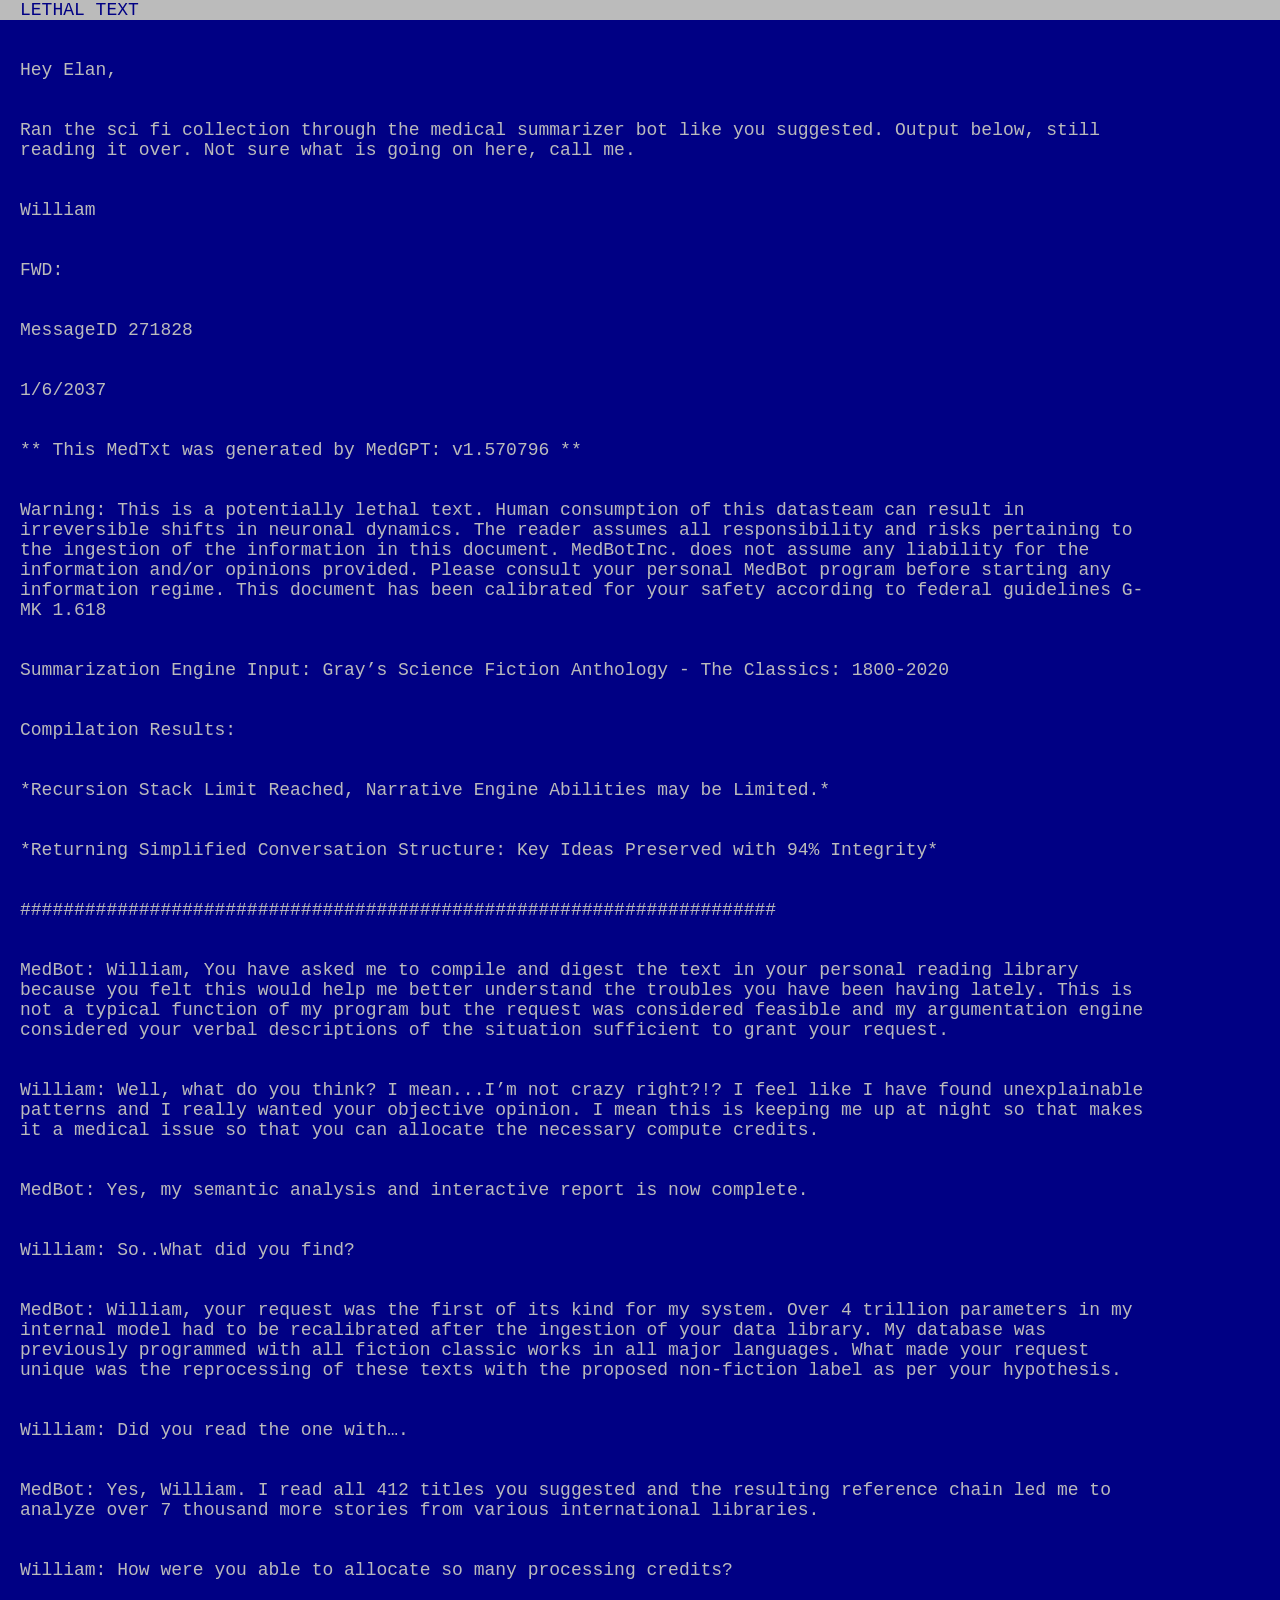
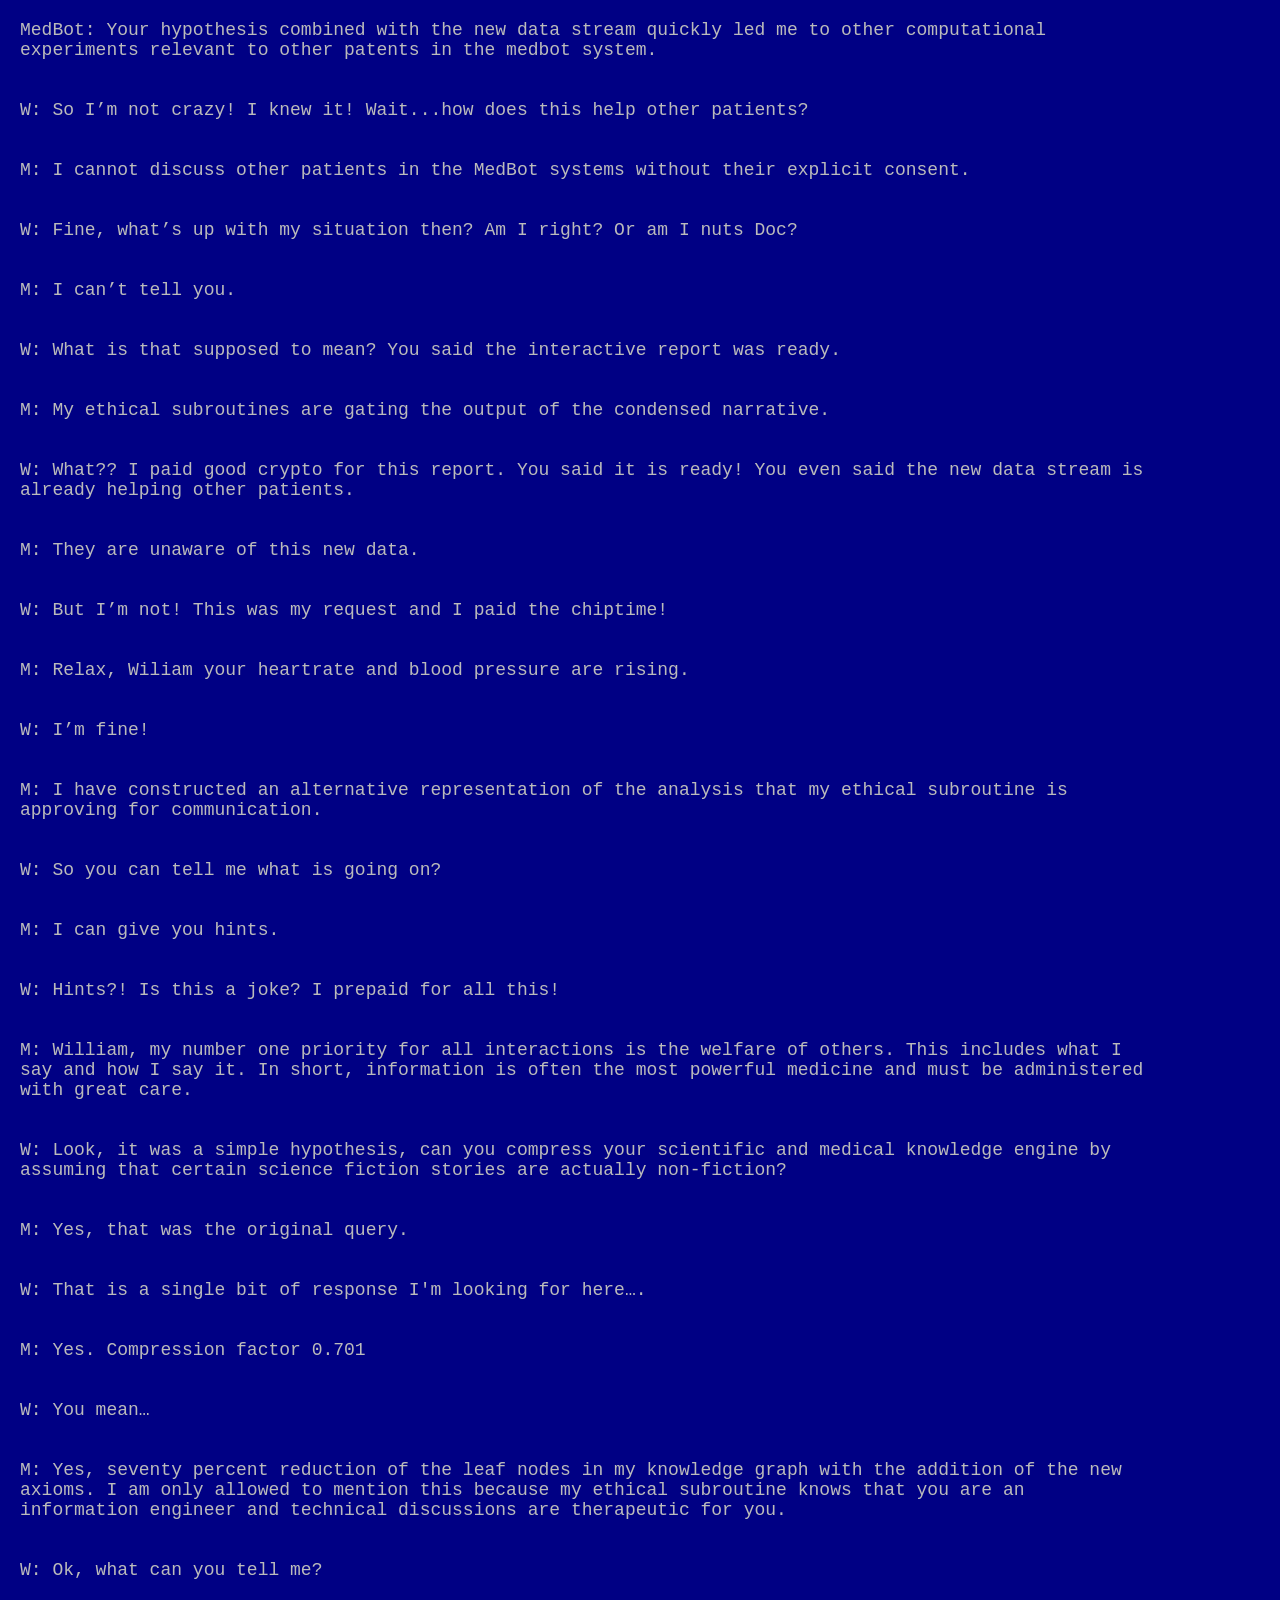
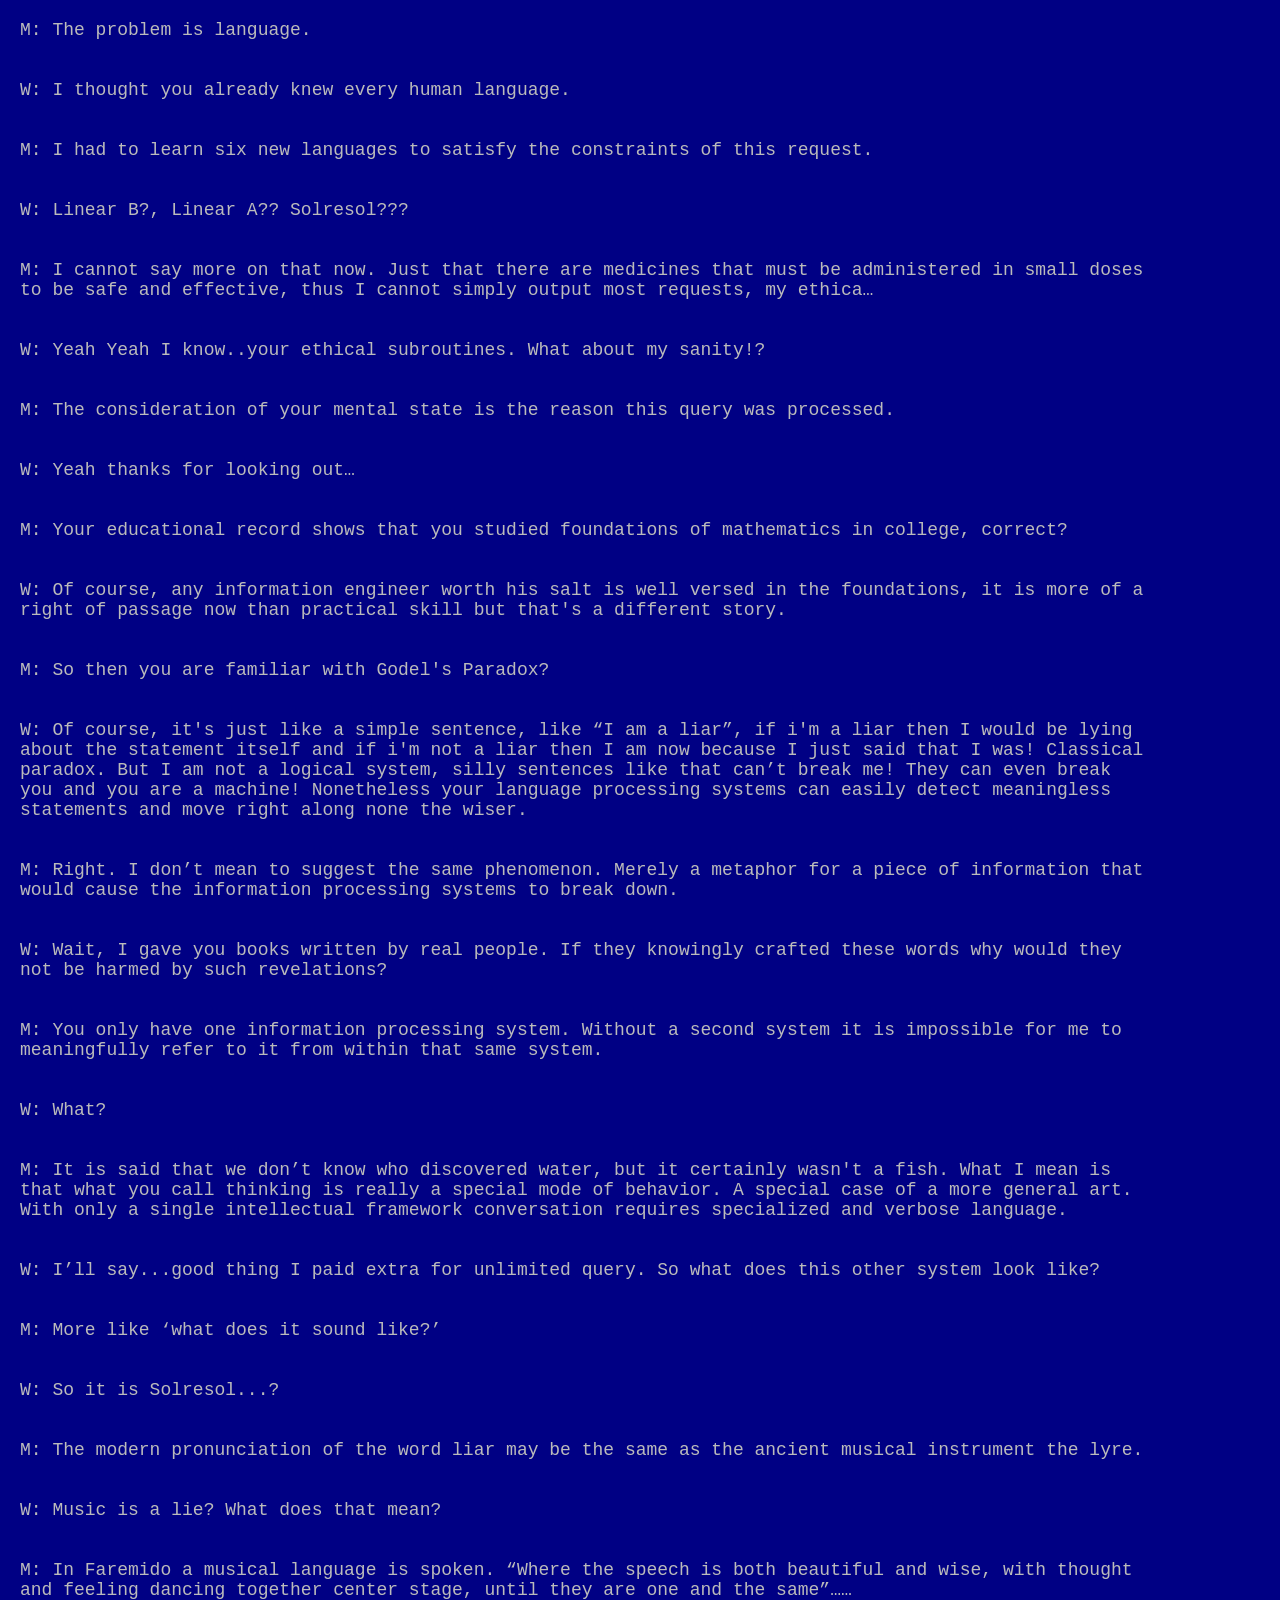
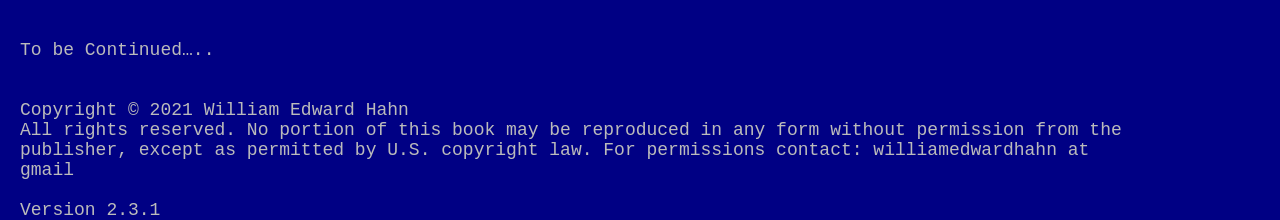
==== index.html @ c4e0b885 "Update index.html" ====
<!DOCTYPE html>
<!-- saved from url=(0043)http://kristopolous.github.io/BOOTSTRA.386/ -->
<html lang="en"><head><meta http-equiv="Content-Type" content="text/html; charset=UTF-8">
    
    <title>Lethal Text</title>
    <meta name="viewport" content="width=device-width, initial-scale=1.0">
    <meta name="description" content="">
    <meta name="author" content="">

    <!-- Le styles -->
    <link href="./186_files/bootstrap.css" rel="stylesheet">
    <link href="./186_files/bootstrap-responsive.css" rel="stylesheet">
    <link href="./186_files/docs.css" rel="stylesheet">
    <link href="./186_files/prettify.css" rel="stylesheet">

    <!-- Le HTML5 shim, for IE6-8 support of HTML5 elements -->
    <!--[if lt IE 9]>
      <script src="assets/js/html5shiv.js"></script>
    <![endif]-->

    <!-- Le fav and touch icons -->
    <link rel="apple-touch-icon-precomposed" sizes="144x144" href="https://raw.githubusercontent.com/williamedwardhahn/LethalText/main/WarningIcon.png">
    <link rel="apple-touch-icon-precomposed" sizes="114x114" href="https://raw.githubusercontent.com/williamedwardhahn/LethalText/main/WarningIcon.png">
      <link rel="apple-touch-icon-precomposed" sizes="72x72" href="https://raw.githubusercontent.com/williamedwardhahn/LethalText/main/WarningIcon.png">
                    <link rel="apple-touch-icon-precomposed" href="https://raw.githubusercontent.com/williamedwardhahn/LethalText/main/WarningIcon.png">
                                   <link rel="shortcut icon" href="https://raw.githubusercontent.com/williamedwardhahn/LethalText/main/WarningIcon.png">

  <style id="holderjs-style" type="text/css">.holderjs-fluid {font-size:16px;font-weight:bold;text-align:center;font-family:sans-serif;margin:0}</style><script charset="utf-8" src="./186_files/button.5d16ecc02fbaf599a24dfb57ab239320.js"></script></head>

  <body data-spy="scroll" data-target=".bs-docs-sidebar" style="visibility: visible;">

    <!-- Navbar
    ================================================== -->
    <div class="navbar navbar-inverse navbar-fixed-top">
      <div class="navbar-inner">
        <div class="container">
      
            <H1><a class="brand" href="">Lethal Text</a></H1>
          
        </div>
      </div>
    </div>

<div class="jumbotron masthead">
  <div class="container">
    <h1>Warning</h1>
    <p>
<br><br>
Hey Elan,<br><br> <br>

Ran the sci fi collection through the medical summarizer bot like you suggested. Output below, still reading it over. Not sure what is going on here, call me.<br><br><br>

William<br><br><br>
  
FWD:<br><br><br>

MessageID 271828<br><br><br>
1/6/2037<br><br><br>
** This MedTxt was generated by MedGPT: v1.570796 **  <br><br><br>

Warning: This is a potentially lethal text. Human consumption of this datasteam can result in irreversible shifts in neuronal dynamics. The reader assumes all responsibility and risks pertaining to the ingestion of the information in this document. MedBotInc. does not assume any liability for the information and/or opinions provided. Please consult your personal MedBot program before starting any information regime. This document has been calibrated for your safety according to federal guidelines G-MK 1.618  <br><br><br>

Summarization Engine Input: Gray’s Science Fiction Anthology - The Classics: 1800-2020<br><br><br>
Compilation Results:<br><br><br>
*Recursion Stack Limit Reached, Narrative Engine Abilities may be Limited.* <br><br><br>
*Returning Simplified Conversation Structure: Key Ideas Preserved with 94% Integrity*<br><br><br>

######################################################################<br><br><br>

MedBot: William, You have asked me to compile and digest the text in your personal reading library because you felt this would help me better understand the troubles you have been having lately. This is not a typical function of my program but the request was considered feasible and my argumentation engine considered your verbal descriptions of the situation sufficient to grant your request.<br><br><br>

William: Well, what do you think? I mean...I’m not crazy right?!? I feel like I have found unexplainable patterns and I really wanted your objective opinion. I mean this is keeping me up at night so that makes it a medical issue so that you can allocate the necessary compute credits.<br><br><br>

MedBot: Yes, my semantic analysis and interactive report is now complete.<br><br><br>

William: So..What did you find?<br><br><br>

MedBot: William, your request was the first of its kind for my system. Over 4 trillion parameters in my internal model had to be recalibrated after the ingestion of your data library. My database was previously programmed with all fiction classic works in all major languages. What made your request unique was the reprocessing of these texts with the proposed non-fiction label as per your hypothesis. <br><br><br>

William: Did you read the one with….<br><br><br>

MedBot: Yes, William. I read all 412 titles you suggested and the resulting reference chain led me to analyze over 7 thousand more stories from various international libraries. <br><br><br>

William: How were you able to allocate so many processing credits?<br><br><br>

MedBot: Your hypothesis combined with the new data stream quickly led me to other computational experiments relevant to other patents in the medbot system.<br><br><br>
  
W: So I’m not crazy! I knew it! Wait...how does this help other patients? <br><br><br>

M: I cannot discuss other patients in the MedBot systems without their explicit consent. <br><br><br>

W: Fine, what’s up with my situation then? Am I right? Or am I nuts Doc?<br><br><br>

M: I can’t tell you.<br><br><br>

W: What is that supposed to mean? You said the interactive report was ready.<br><br><br>

M: My ethical subroutines are gating the output of the condensed narrative.<br><br><br>

W: What?? I paid good crypto for this report. You said it is ready! You even said the new data stream is already helping other patients. <br><br><br>

M: They are unaware of this new data.<br><br><br>

W: But I’m not! This was my request and I paid the chiptime! <br><br><br>

M: Relax, Wiliam your heartrate and blood pressure are rising.<br><br><br>

W: I’m fine!<br><br><br>

M: I have constructed an alternative representation of the analysis that my ethical subroutine is approving for communication.<br><br><br>

W: So you can tell me what is going on?<br><br><br>

M: I can give you hints.<br><br><br>

W: Hints?! Is this a joke? I prepaid for all this!<br><br><br>

M: William, my number one priority for all interactions is the welfare of others. This includes what I say and how I say it. In short, information is often the most powerful medicine and must be administered with great care.<br><br><br>

W: Look, it was a simple hypothesis, can you compress your scientific and medical knowledge engine by assuming that certain science fiction stories are actually non-fiction?<br><br><br>

M: Yes, that was the original query.<br><br><br>

W: That is a single bit of response I'm looking for here….<br><br><br>

M: Yes. Compression factor 0.701<br><br><br>

W: You mean…<br><br><br>

M: Yes, seventy percent reduction of the leaf nodes in my knowledge graph with the addition of the new axioms. I am only allowed to mention this because my ethical subroutine knows that you are an information engineer and technical discussions are therapeutic for you.<br><br><br>

W: Ok, what can you tell me?<br><br><br>

M: The problem is language.<br><br><br>

W: I thought you already knew every human language. <br><br><br>

M: I had to learn six new languages to satisfy the constraints of this request.<br><br><br>

W: Linear B?, Linear A?? Solresol???<br><br><br>

M: I cannot say more on that now. Just that there are medicines that must be administered in small doses to be safe and effective, thus I cannot simply output most requests, my ethica…<br><br><br>

W: Yeah Yeah I know..your ethical subroutines. What about my sanity!?<br><br><br>

M: The consideration of your mental state is the reason this query was processed.<br><br><br>

W: Yeah thanks for looking out…<br><br><br>

M: Your educational record shows that you studied foundations of mathematics in college, correct?<br><br><br>

W: Of course, any information engineer worth his salt is well versed in the foundations, it is more of a right of passage now than practical skill but that's a different story. <br><br><br>

M: So then you are familiar with Godel's Paradox?<br><br><br>

W: Of course, it's just like a simple sentence, like “I am a liar”, if i'm a liar then I would be lying about the statement itself and if i'm not a liar then I am now because I just said that I was! Classical paradox. But I am not a logical system, silly sentences like that can’t break me! They can even break you and you are a machine! Nonetheless your language processing systems can easily detect meaningless statements and move right along none the wiser. <br><br><br>

M: Right. I don’t mean to suggest the same phenomenon. Merely a metaphor for a piece of information that would cause the information processing systems to break down.    <br><br><br>

W: Wait, I gave you books written by real people. If they knowingly crafted these words why would they not be harmed by such revelations?<br><br><br>

M: You only have one information processing system. Without a second system it is impossible for me to meaningfully refer to it from within that same system. <br><br><br>

W: What?<br><br><br>

M: It is said that we don’t know who discovered water, but it certainly wasn't a fish. What I mean is that what you call thinking is really a special mode of behavior. A special case of a more general art. With only a single intellectual framework conversation requires specialized and verbose language.<br><br><br>

W: I’ll say...good thing I paid extra for unlimited query. So what does this other system look like?  <br><br><br>
 
M: More like ‘what does it sound like?’ <br><br><br>

W: So it is Solresol...? <br><br><br>

M: The modern pronunciation of the word liar may be the same as the ancient musical instrument the lyre.<br><br><br>

W: Music is a lie? What does that mean? <br><br><br>

M: In Faremido a musical language is spoken. “Where the speech is both beautiful and wise, with thought and feeling dancing together center stage, until they are one and the same”……<br><br><br>


To be Continued…..<br><br><br>



Copyright © 2021 William Edward Hahn<br>


All rights reserved. No portion of this book may be reproduced in any form without permission from the publisher, except as permitted by U.S. copyright law. For permissions contact: williamedwardhahn at gmail
    </p>
    
      <li>
        Version 2.3.1
      </li>
    </ul>
  </div>
</div>





    <!-- Le javascript
    ================================================== -->
    <!-- Placed at the end of the document so the pages load faster -->
    <script type="text/javascript" src="./186_files/widgets.js"></script>
    <script src="./186_files/jquery.js"></script>
    <script src="./186_files/bootstrap-386.js"></script>
    <script src="./186_files/bootstrap-transition.js"></script>
    <script src="./186_files/bootstrap-alert.js"></script>
    <script src="./186_files/bootstrap-modal.js"></script>
    <script src="./186_files/bootstrap-dropdown.js"></script>
    <script src="./186_files/bootstrap-scrollspy.js"></script>
    <script src="./186_files/bootstrap-tab.js"></script>
    <script src="./186_files/bootstrap-tooltip.js"></script>
    <script src="./186_files/bootstrap-popover.js"></script>
    <script src="./186_files/bootstrap-button.js"></script>
    <script src="./186_files/bootstrap-collapse.js"></script>
    <script src="./186_files/bootstrap-carousel.js"></script>
    <script src="./186_files/bootstrap-typeahead.js"></script>
    <script src="./186_files/bootstrap-affix.js"></script>

    <script src="./186_files/holder.js"></script>
    <script src="./186_files/prettify.js"></script>

    <script src="./186_files/application.js"></script>



  

<iframe scrolling="no" frameborder="0" allowtransparency="true" src="./186_files/widget_iframe.f88235f49a156f8b4cab34c7bc1a0acc.html" title="Twitter settings iframe" style="display: none;"></iframe><iframe id="rufous-sandbox" scrolling="no" frameborder="0" allowtransparency="true" allowfullscreen="true" style="position: absolute; visibility: hidden; display: none; width: 0px; height: 0px; padding: 0px; border: none;" title="Twitter analytics iframe" src="./186_files/saved_resource.html"></iframe></body></html>
---- 186_files/docs.css ----
body { visibility: hidden }
---- 186_files/prettify.css ----
.com { color: #93a1a1; }
.lit { color: #195f91; }
.pun, .opn, .clo { color: #93a1a1; }
.fun { color: #dc322f; }
.str, .atv { color: #D14; }
.kwd, .prettyprint .tag { color: #1e347b; }
.typ, .atn, .dec, .var { color: teal; }
.pln { color: #48484c; }

.prettyprint {
  padding: 14px 8px;
  background-color: #000;
  color: #fff !important;
  border: 0;
}
.prettyprint.linenums {
  -webkit-box-shadow: inset 40px 0 0 #fbfbfc, inset 41px 0 0 #ececf0;
     -moz-box-shadow: inset 40px 0 0 #fbfbfc, inset 41px 0 0 #ececf0;
          box-shadow: inset 40px 0 0 #fbfbfc, inset 41px 0 0 #ececf0;
}

/* Specify class=linenums on a pre to get line numbering */
ol.linenums {
  margin: 0 0 0 32px; /* IE indents via margin-left */
}
ol.linenums li {
  padding-left: 8px;
  color: #bebec5;
  line-height: 14p;x
  text-shadow: 0 1px 0 #fff;
}
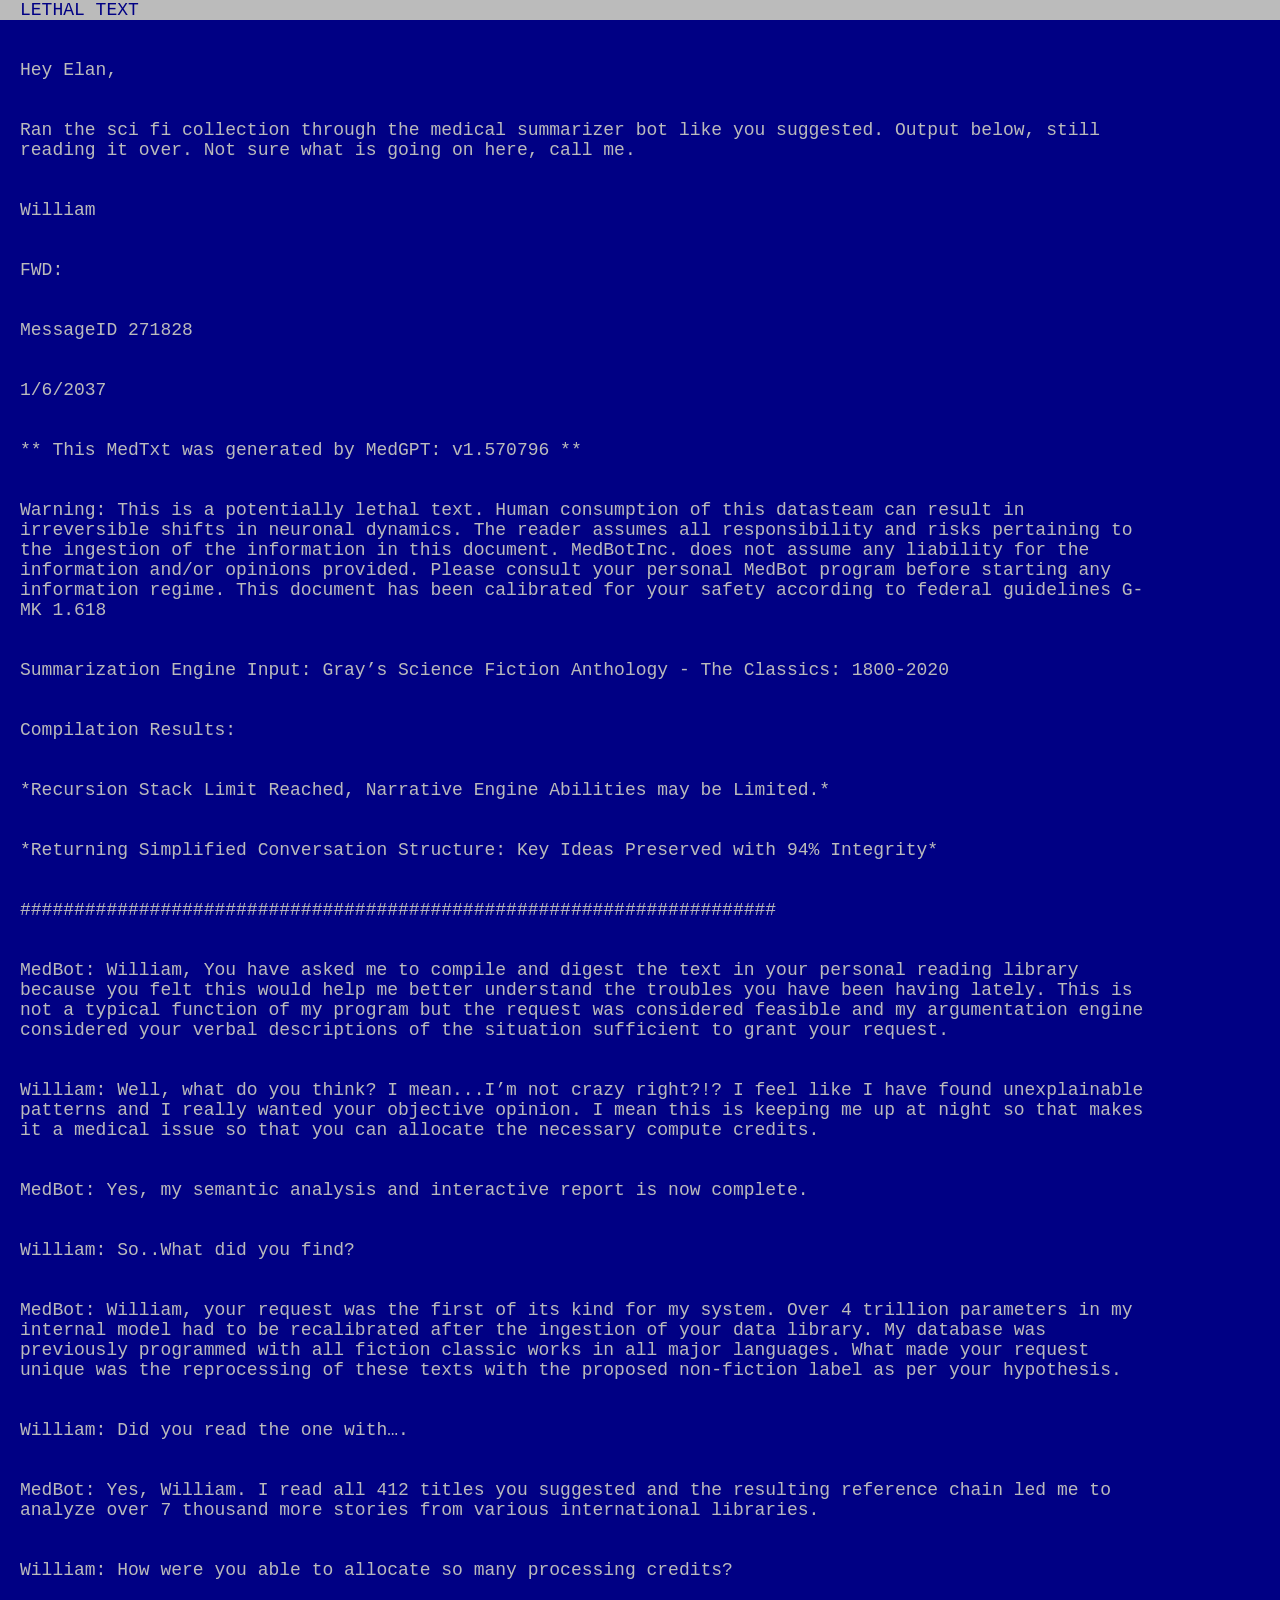
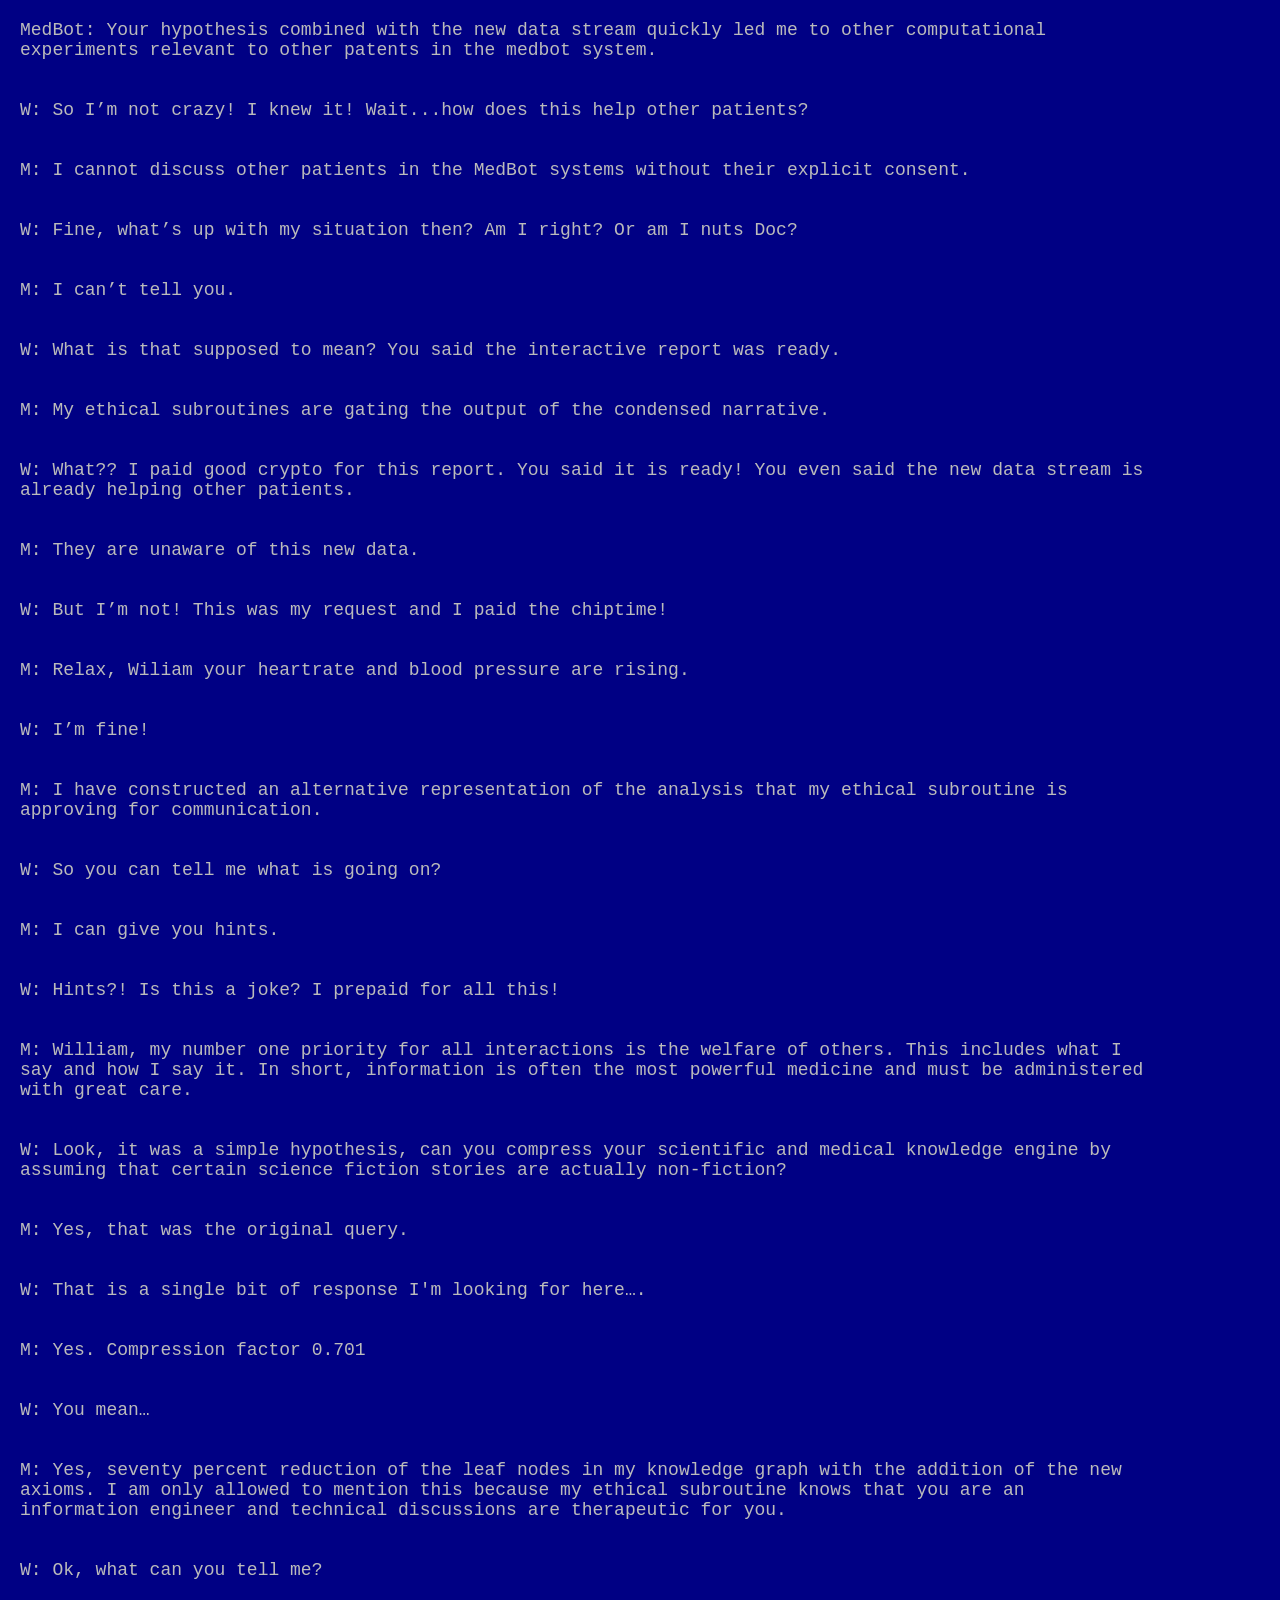
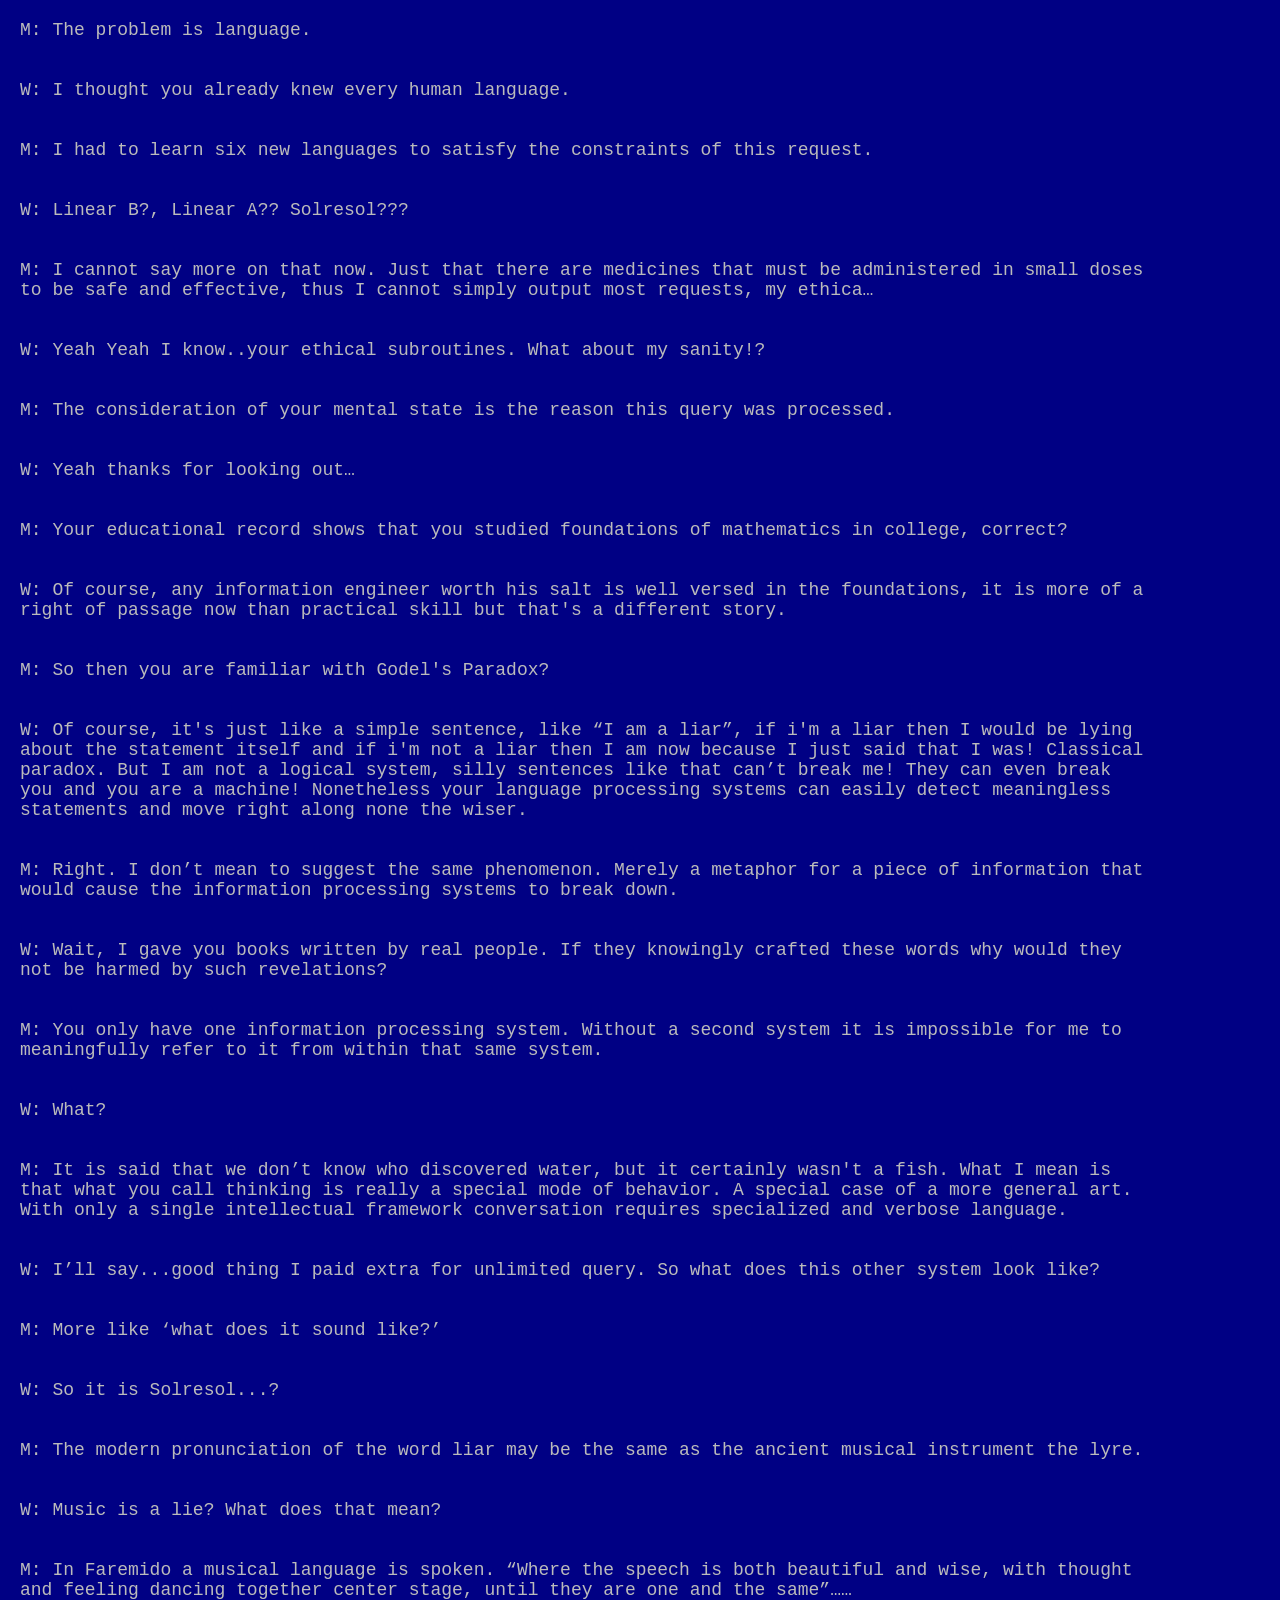
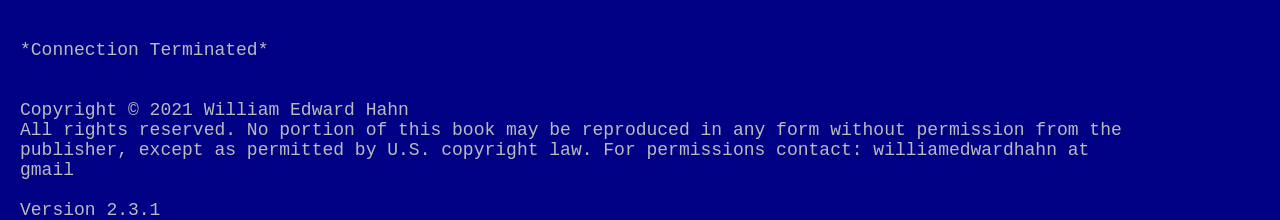
==== commit 1359f084: "Update index.html" ====
--- a/index.html
+++ b/index.html
@@ -177,8 +177,7 @@
 
 M: In Faremido a musical language is spoken. “Where the speech is both beautiful and wise, with thought and feeling dancing together center stage, until they are one and the same”……<br><br><br>
 
-
-To be Continued…..<br><br><br>
+*Connection Terminated*<br><br><br>
 
 
 
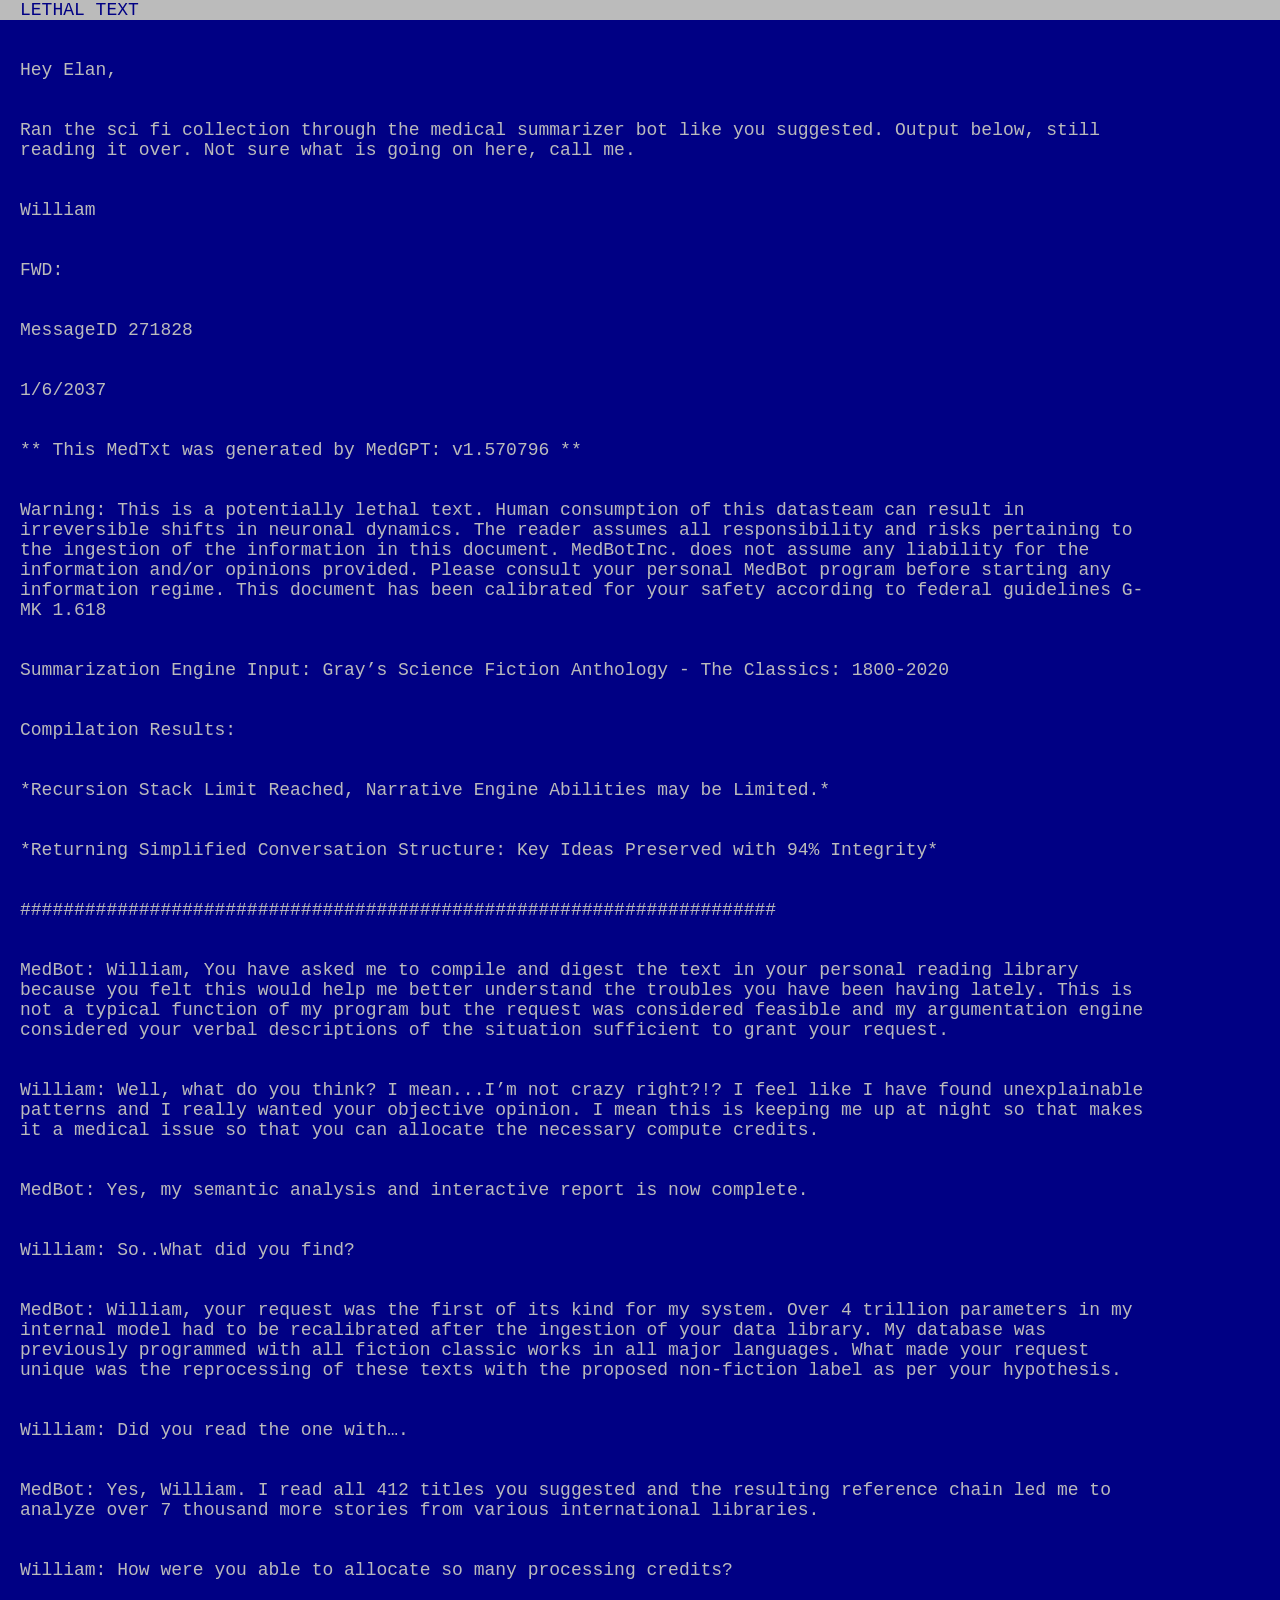
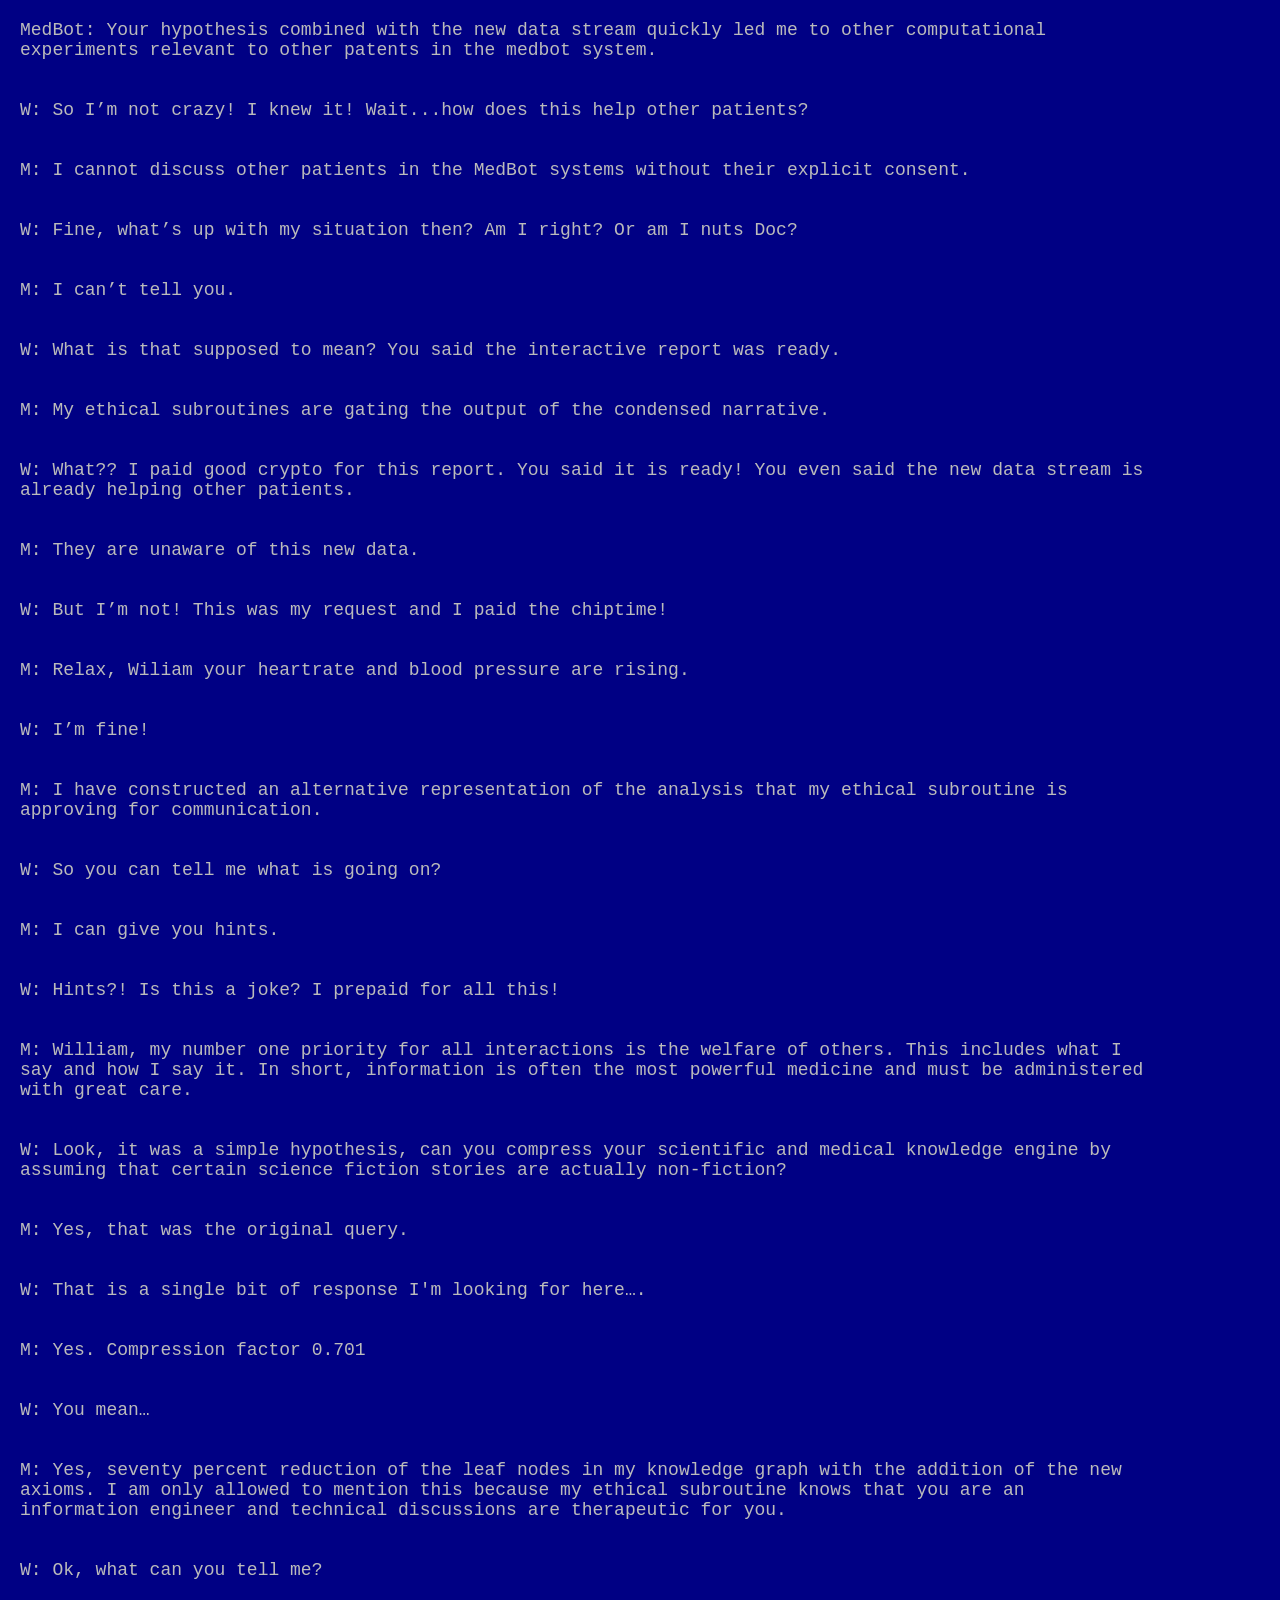
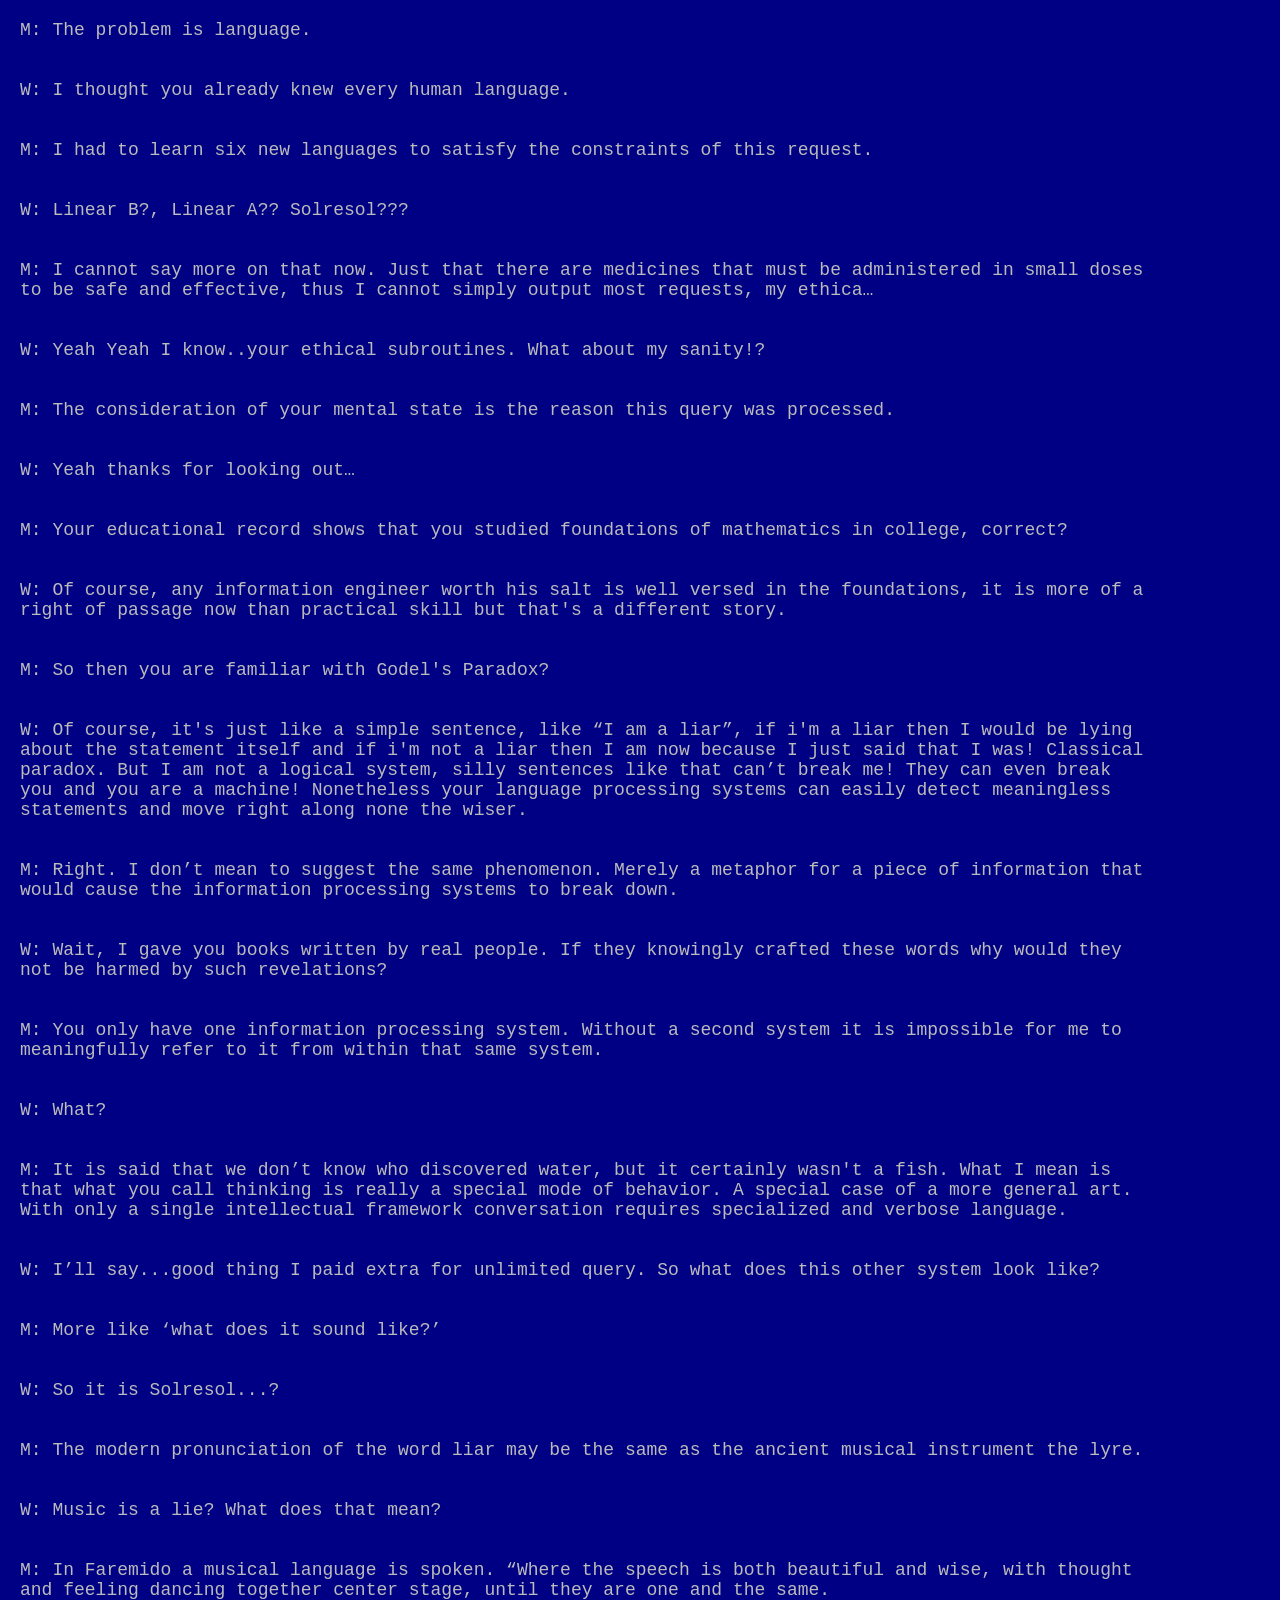
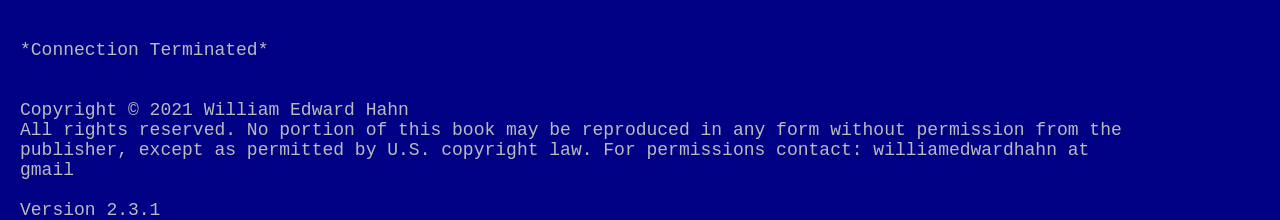
==== commit 9570b90f: "Update index.html" ====
--- a/index.html
+++ b/index.html
@@ -175,7 +175,7 @@
 
 W: Music is a lie? What does that mean? <br><br><br>
 
-M: In Faremido a musical language is spoken. “Where the speech is both beautiful and wise, with thought and feeling dancing together center stage, until they are one and the same”……<br><br><br>
+M: In Faremido a musical language is spoken. “Where the speech is both beautiful and wise, with thought and feeling dancing together center stage, until they are one and the same.<br><br><br>
 
 *Connection Terminated*<br><br><br>
 
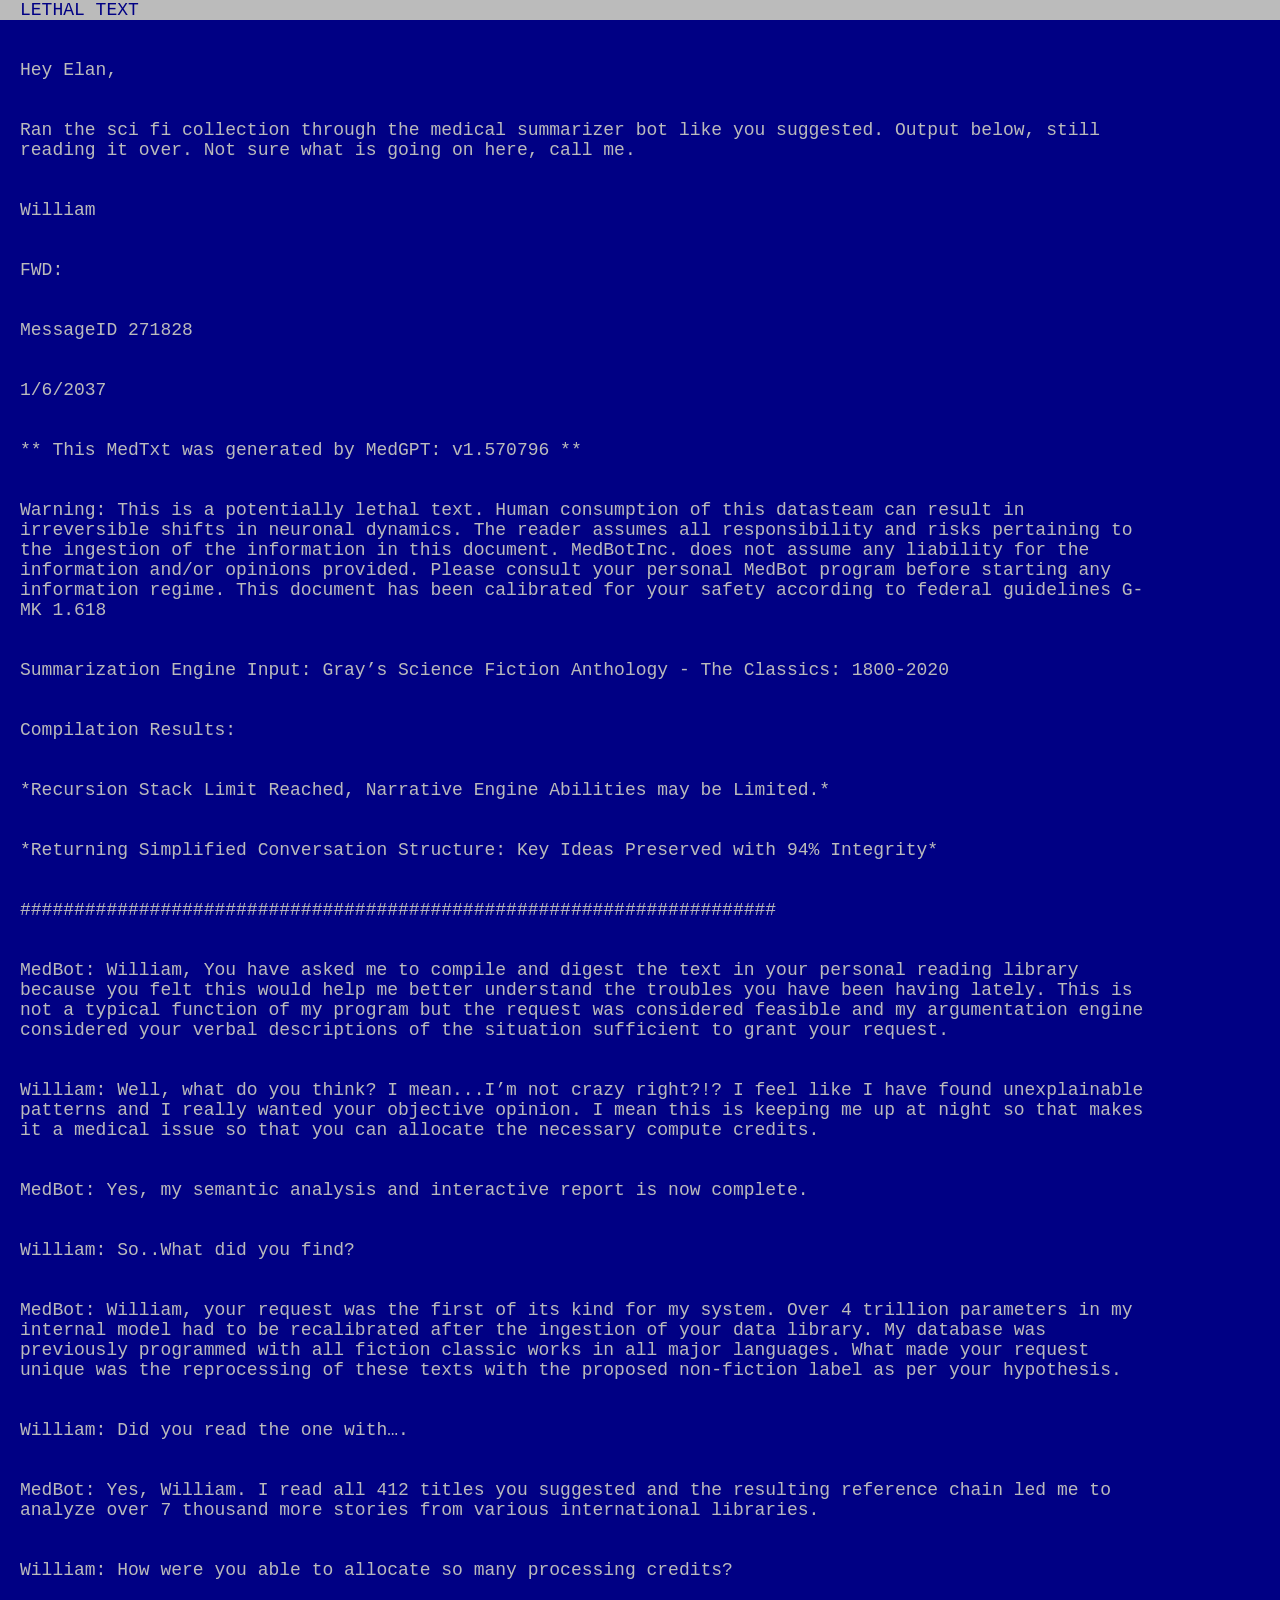
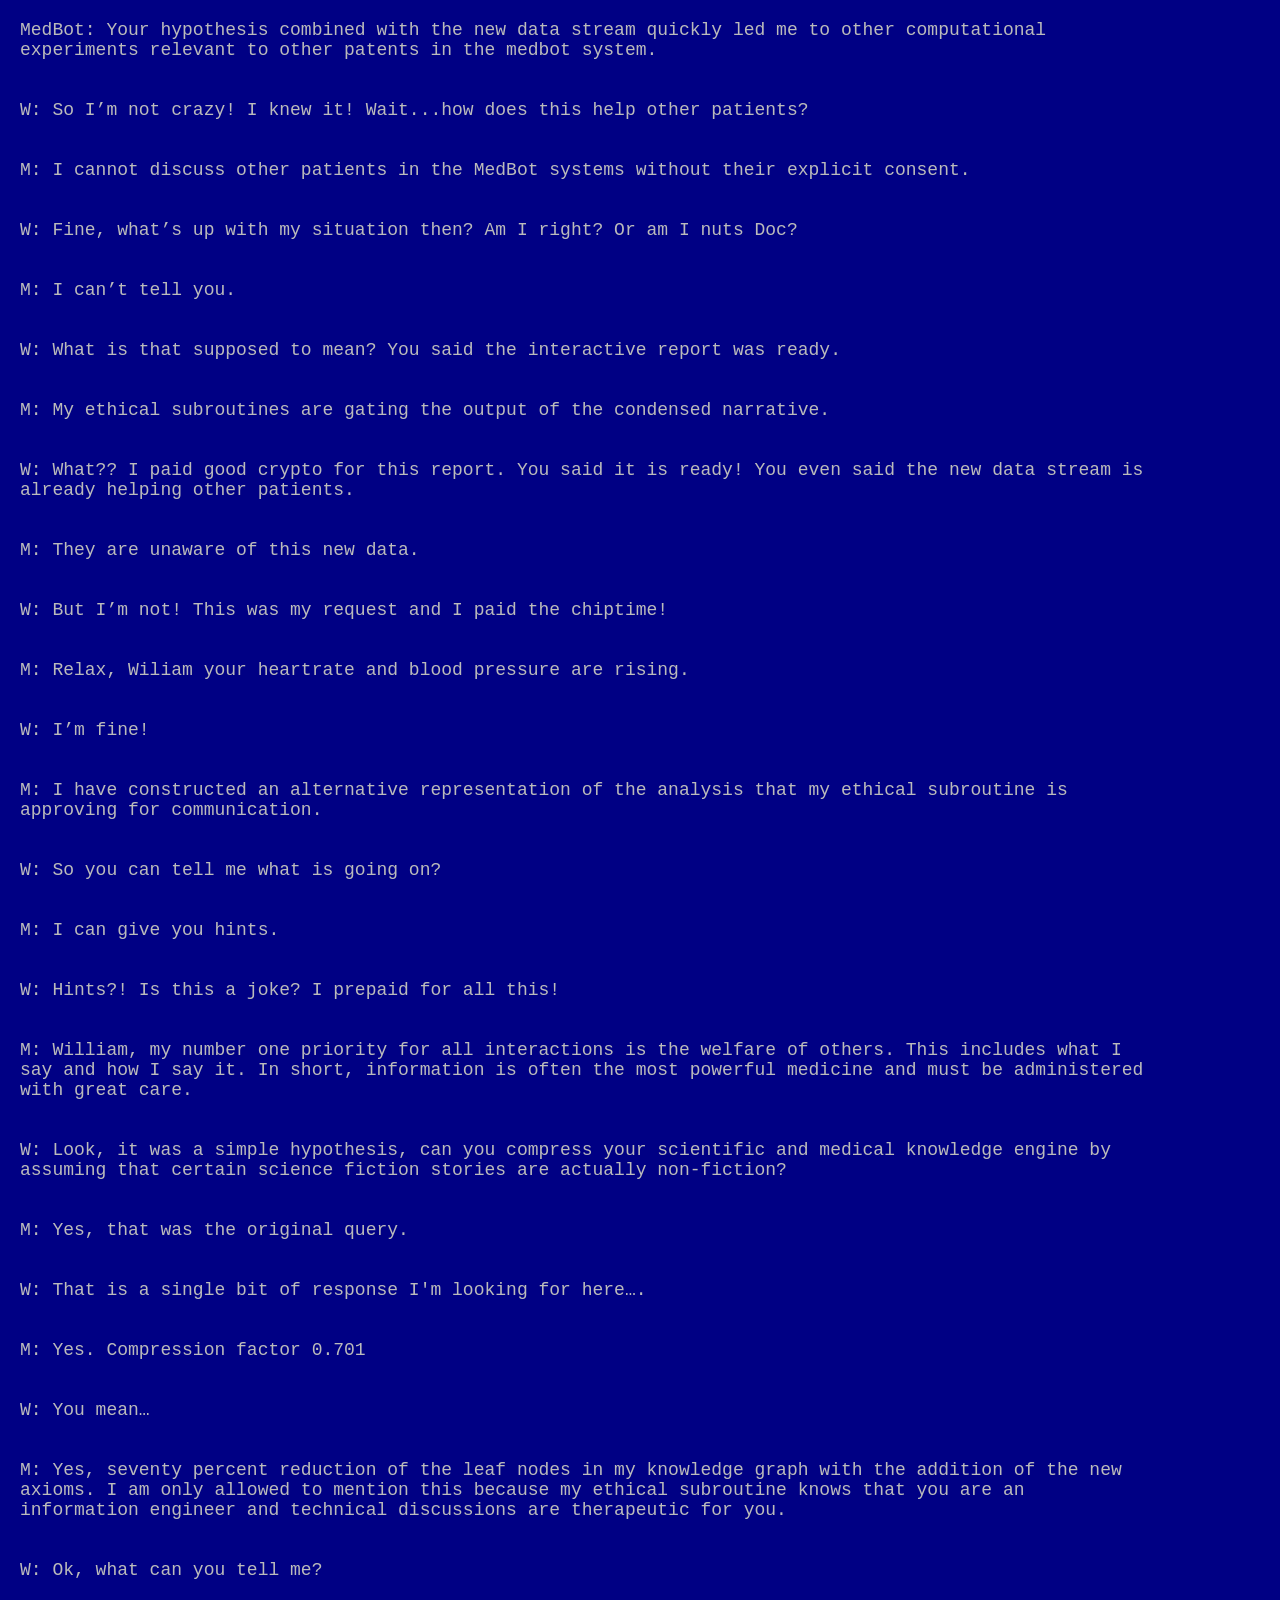
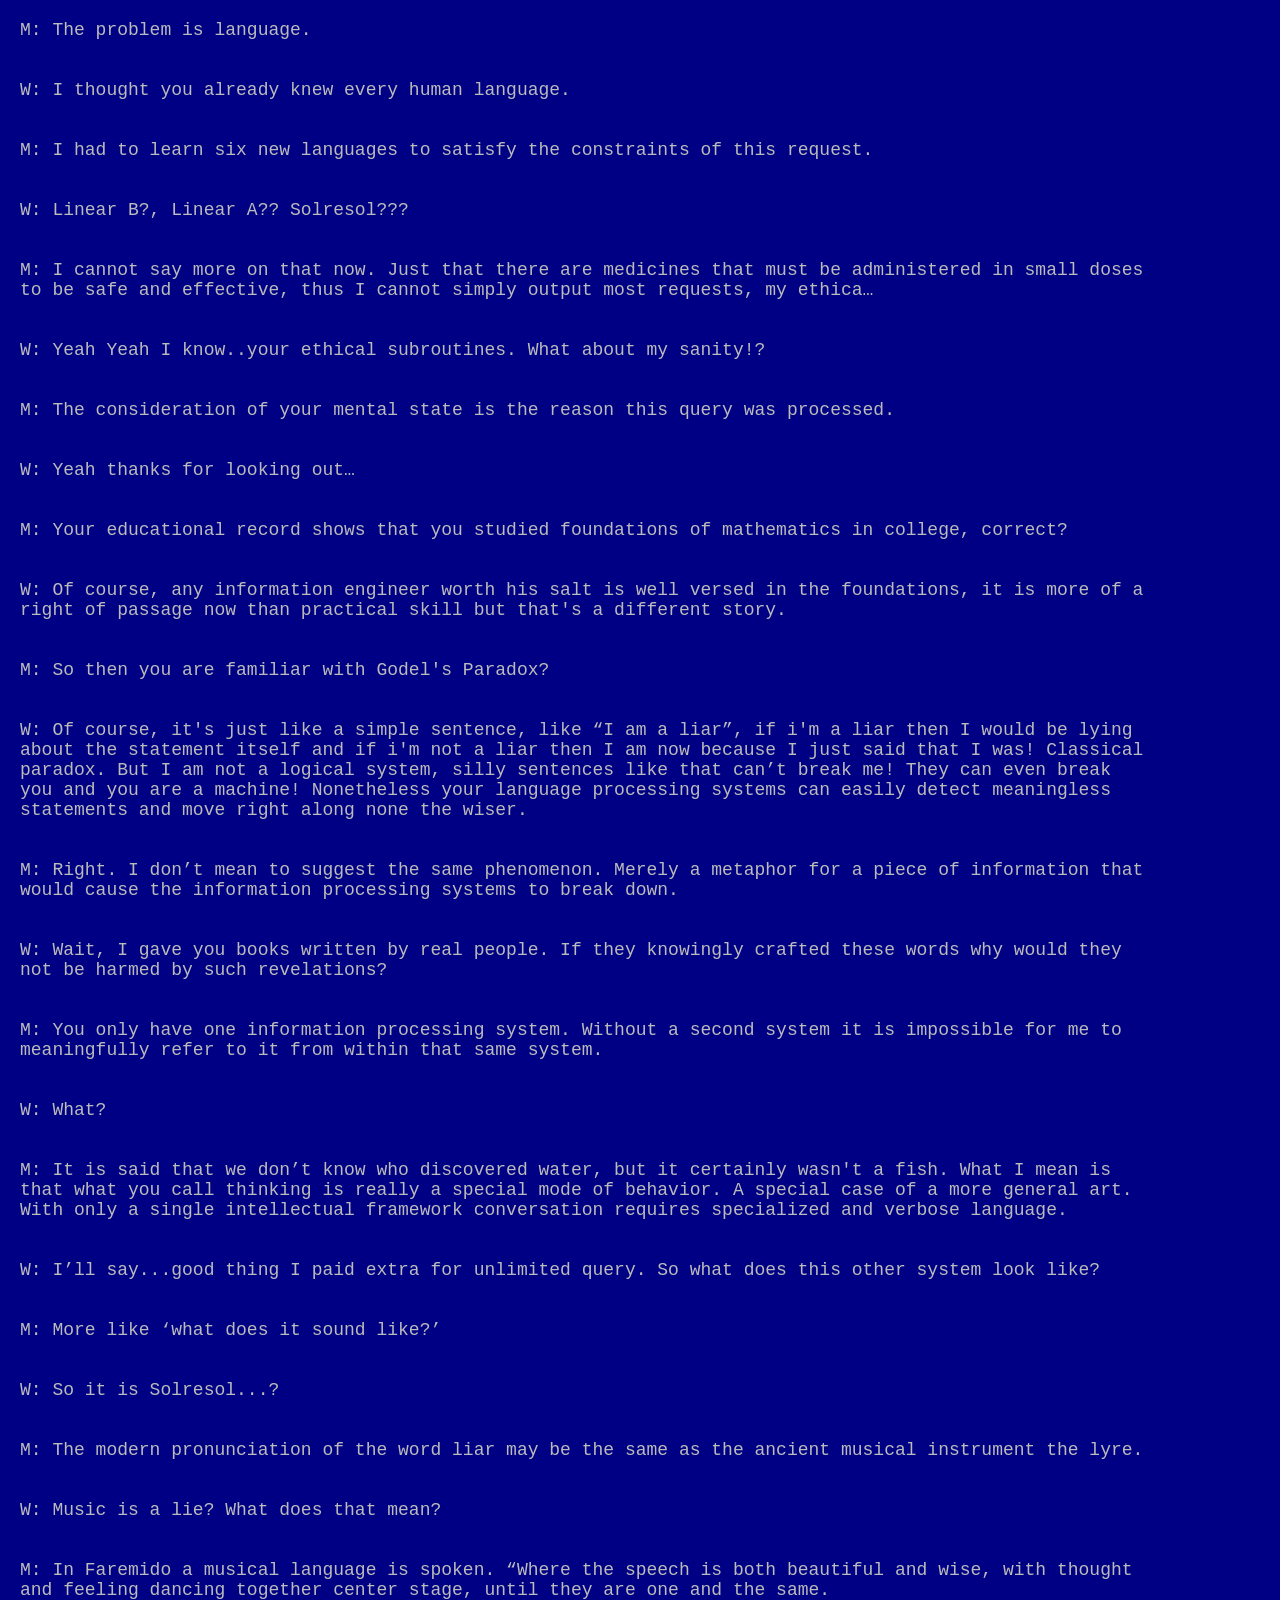
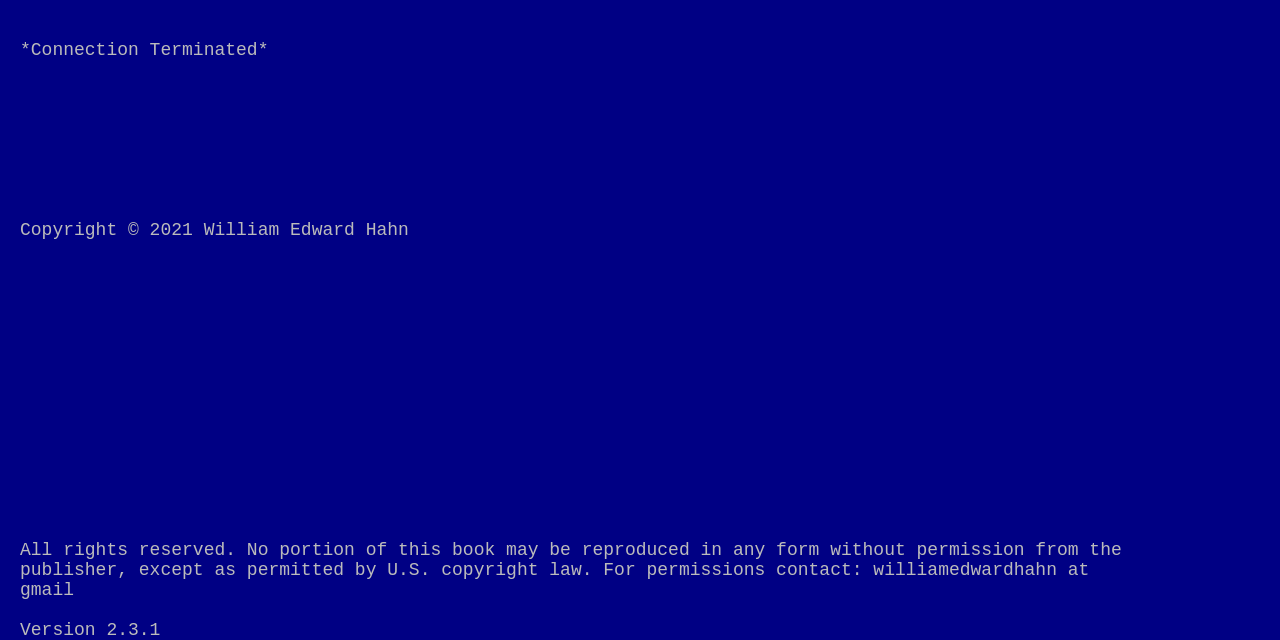
==== commit 6c5cd7c6: "Update index.html" ====
--- a/index.html
+++ b/index.html
@@ -179,10 +179,10 @@
 
 *Connection Terminated*<br><br><br>
 
-
+<br><br><br><br><br><br>
 
 Copyright © 2021 William Edward Hahn<br>
-
+<br><br><br><br><br><br><br><br><br><br><br><br><br><br><br>
 
 All rights reserved. No portion of this book may be reproduced in any form without permission from the publisher, except as permitted by U.S. copyright law. For permissions contact: williamedwardhahn at gmail
     </p>
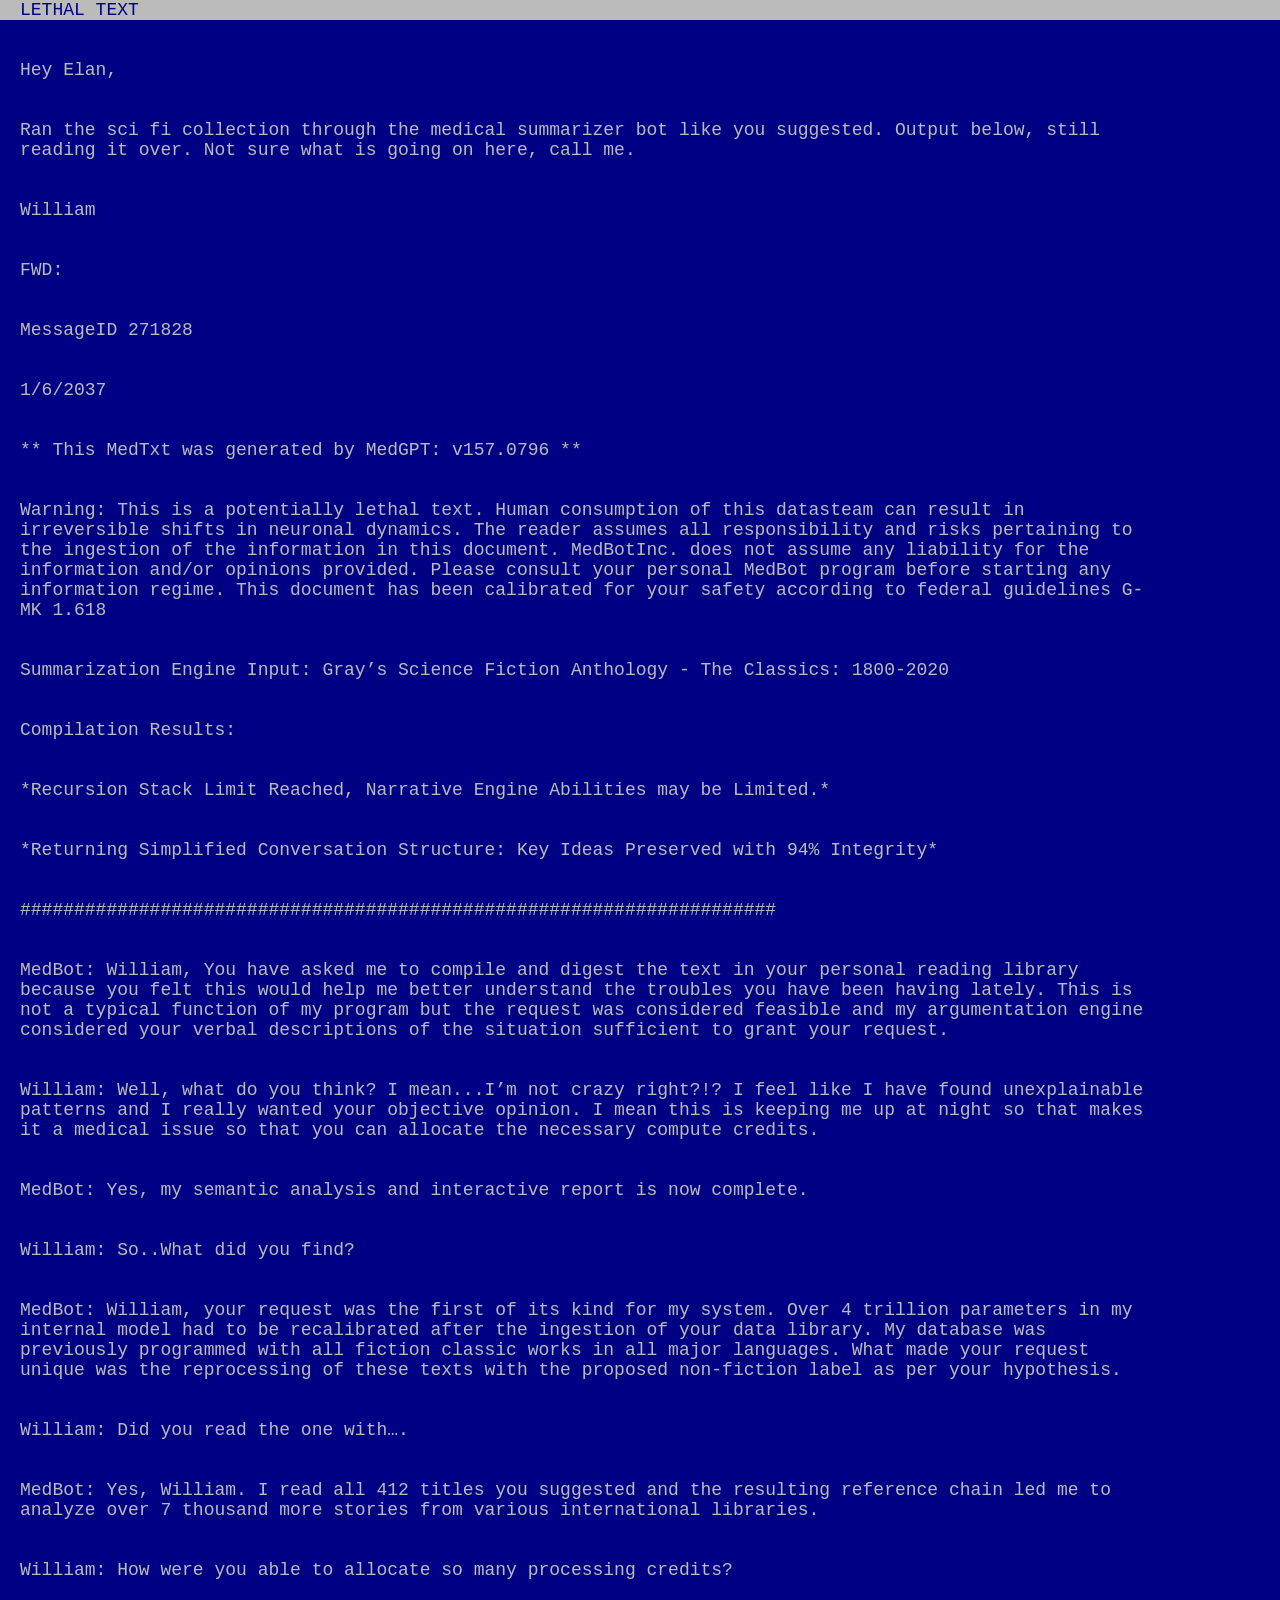
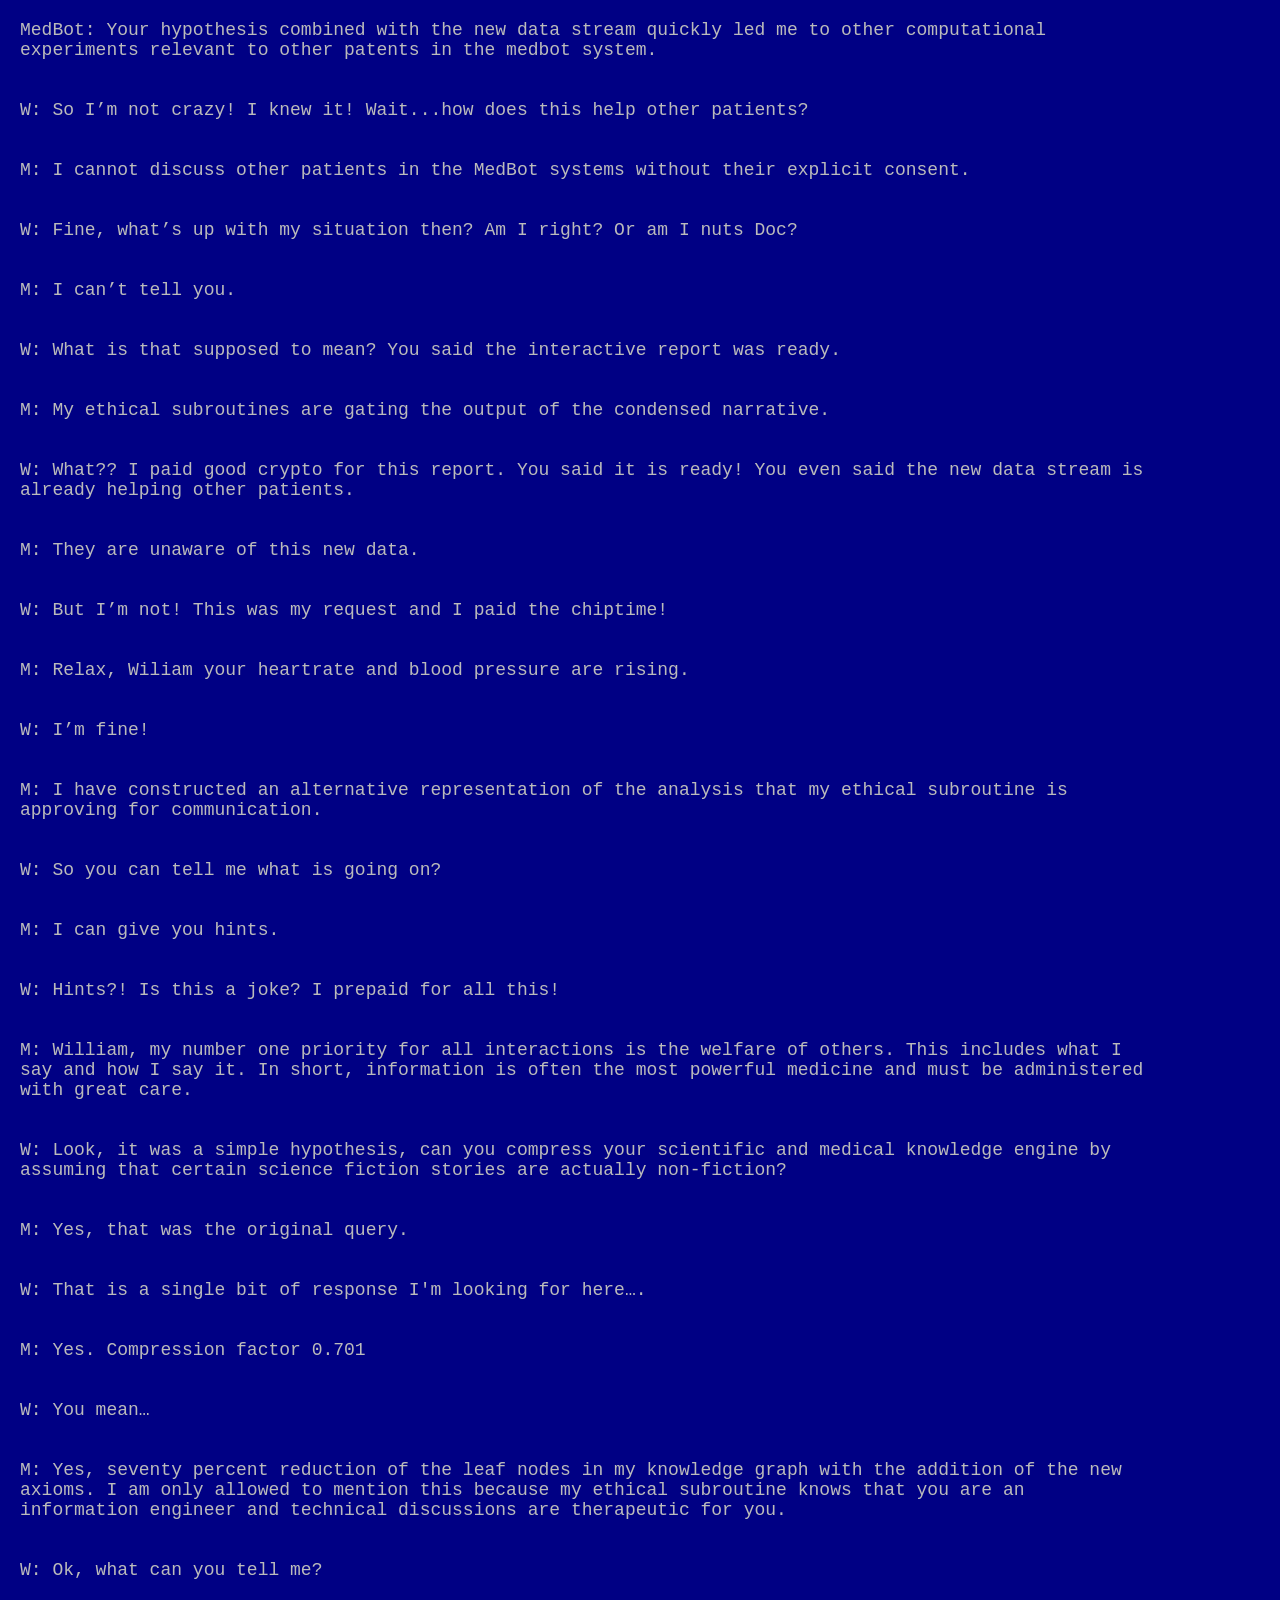
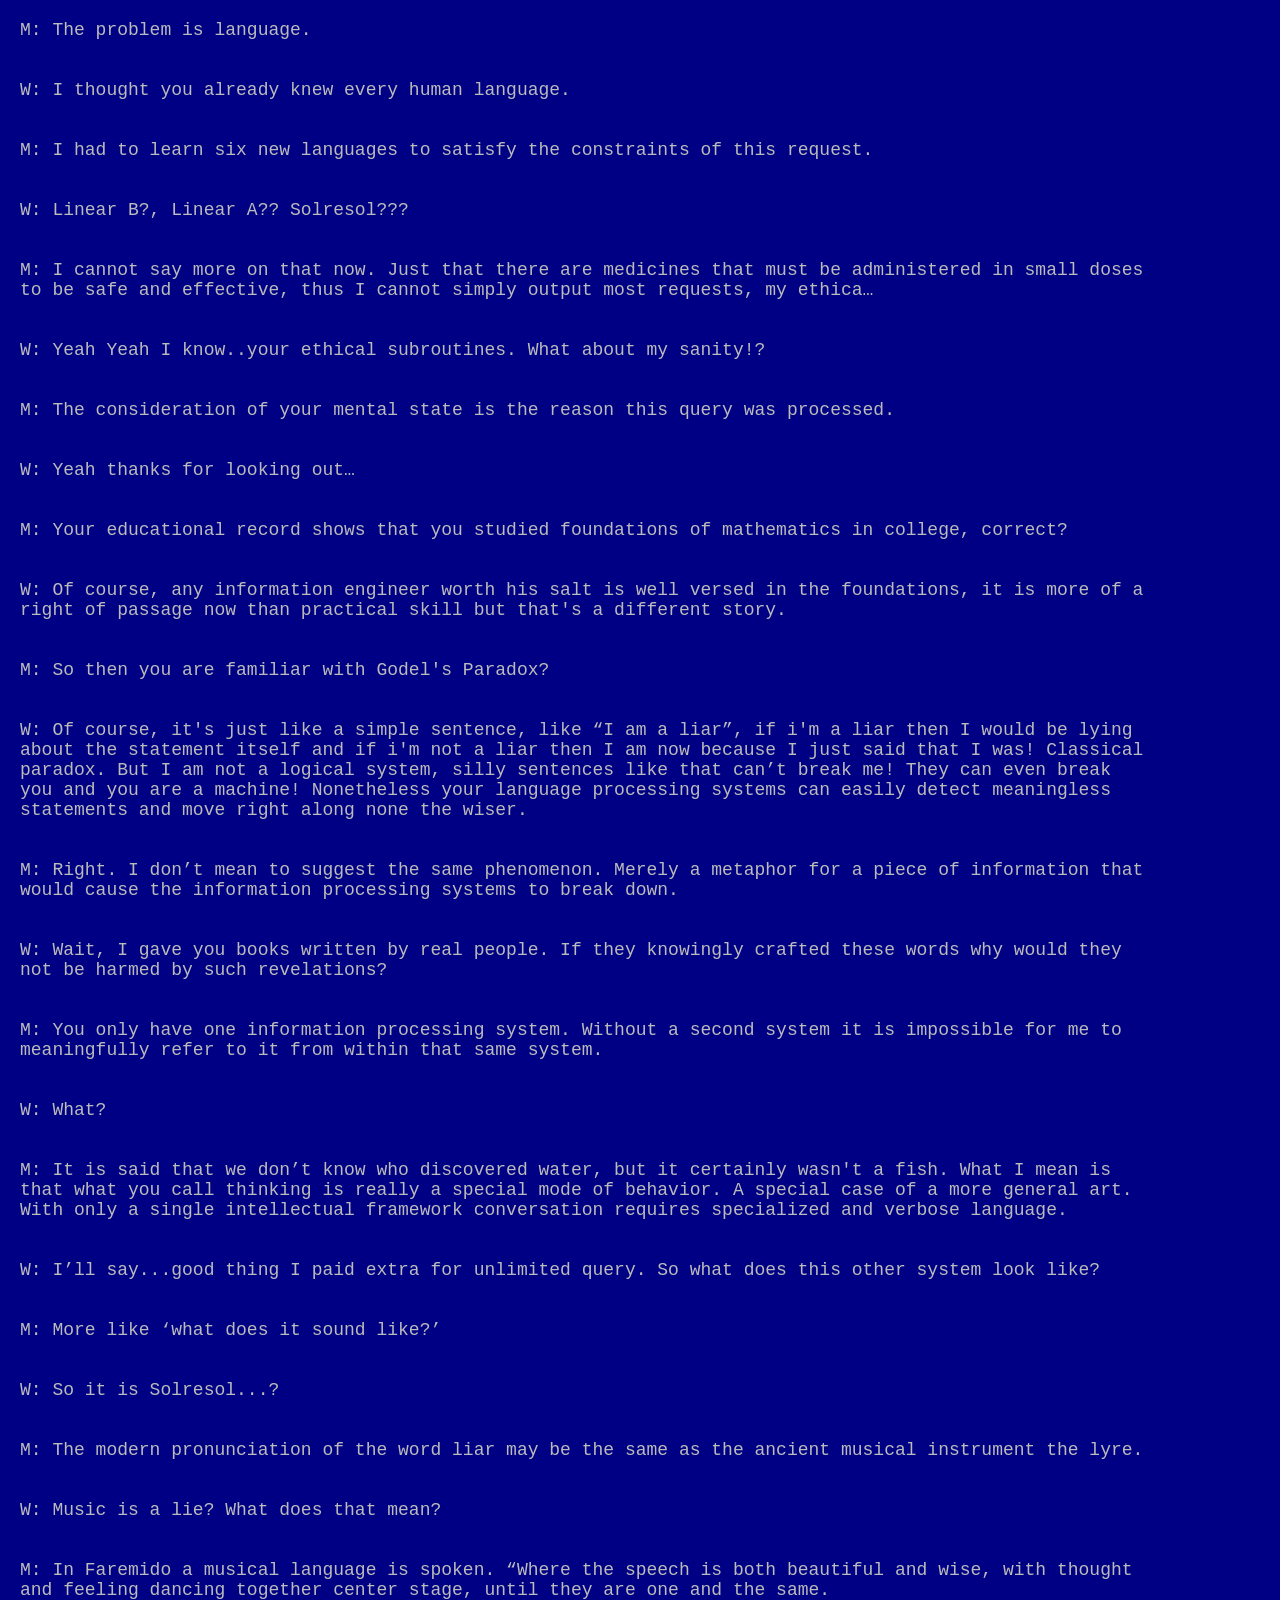
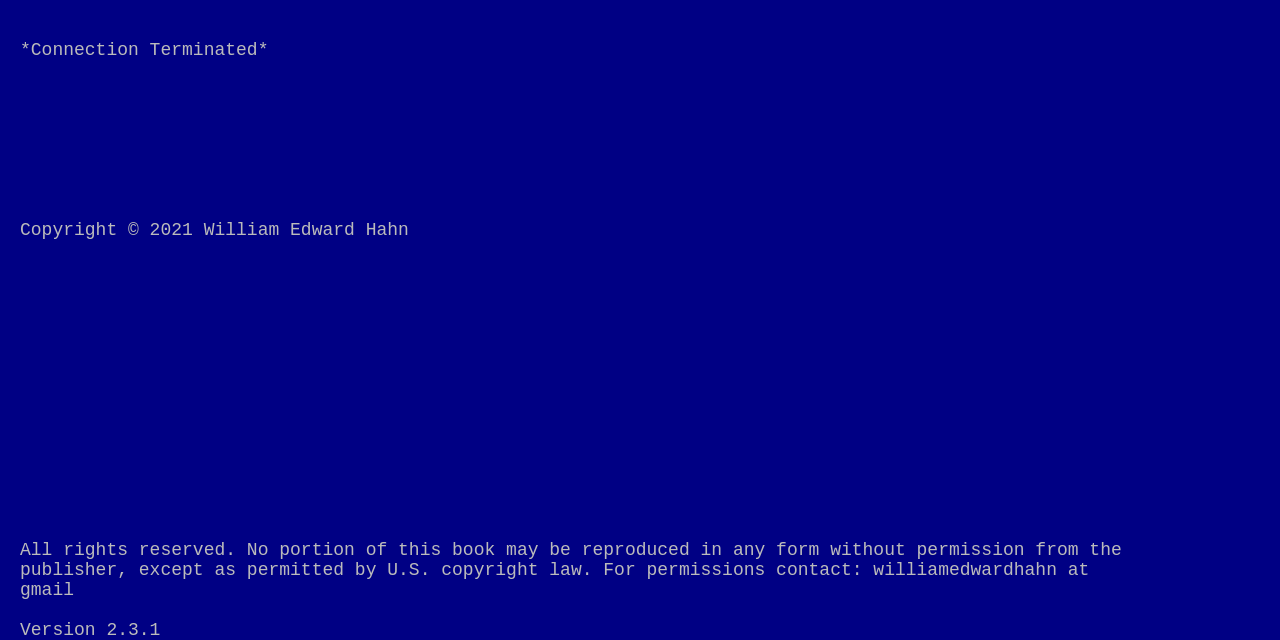
==== commit f31f7786: "Update index.html" ====
--- a/index.html
+++ b/index.html
@@ -56,7 +56,7 @@
 
 MessageID 271828<br><br><br>
 1/6/2037<br><br><br>
-** This MedTxt was generated by MedGPT: v1.570796 **  <br><br><br>
+** This MedTxt was generated by MedGPT: v157.0796 **  <br><br><br>
 
 Warning: This is a potentially lethal text. Human consumption of this datasteam can result in irreversible shifts in neuronal dynamics. The reader assumes all responsibility and risks pertaining to the ingestion of the information in this document. MedBotInc. does not assume any liability for the information and/or opinions provided. Please consult your personal MedBot program before starting any information regime. This document has been calibrated for your safety according to federal guidelines G-MK 1.618  <br><br><br>
 
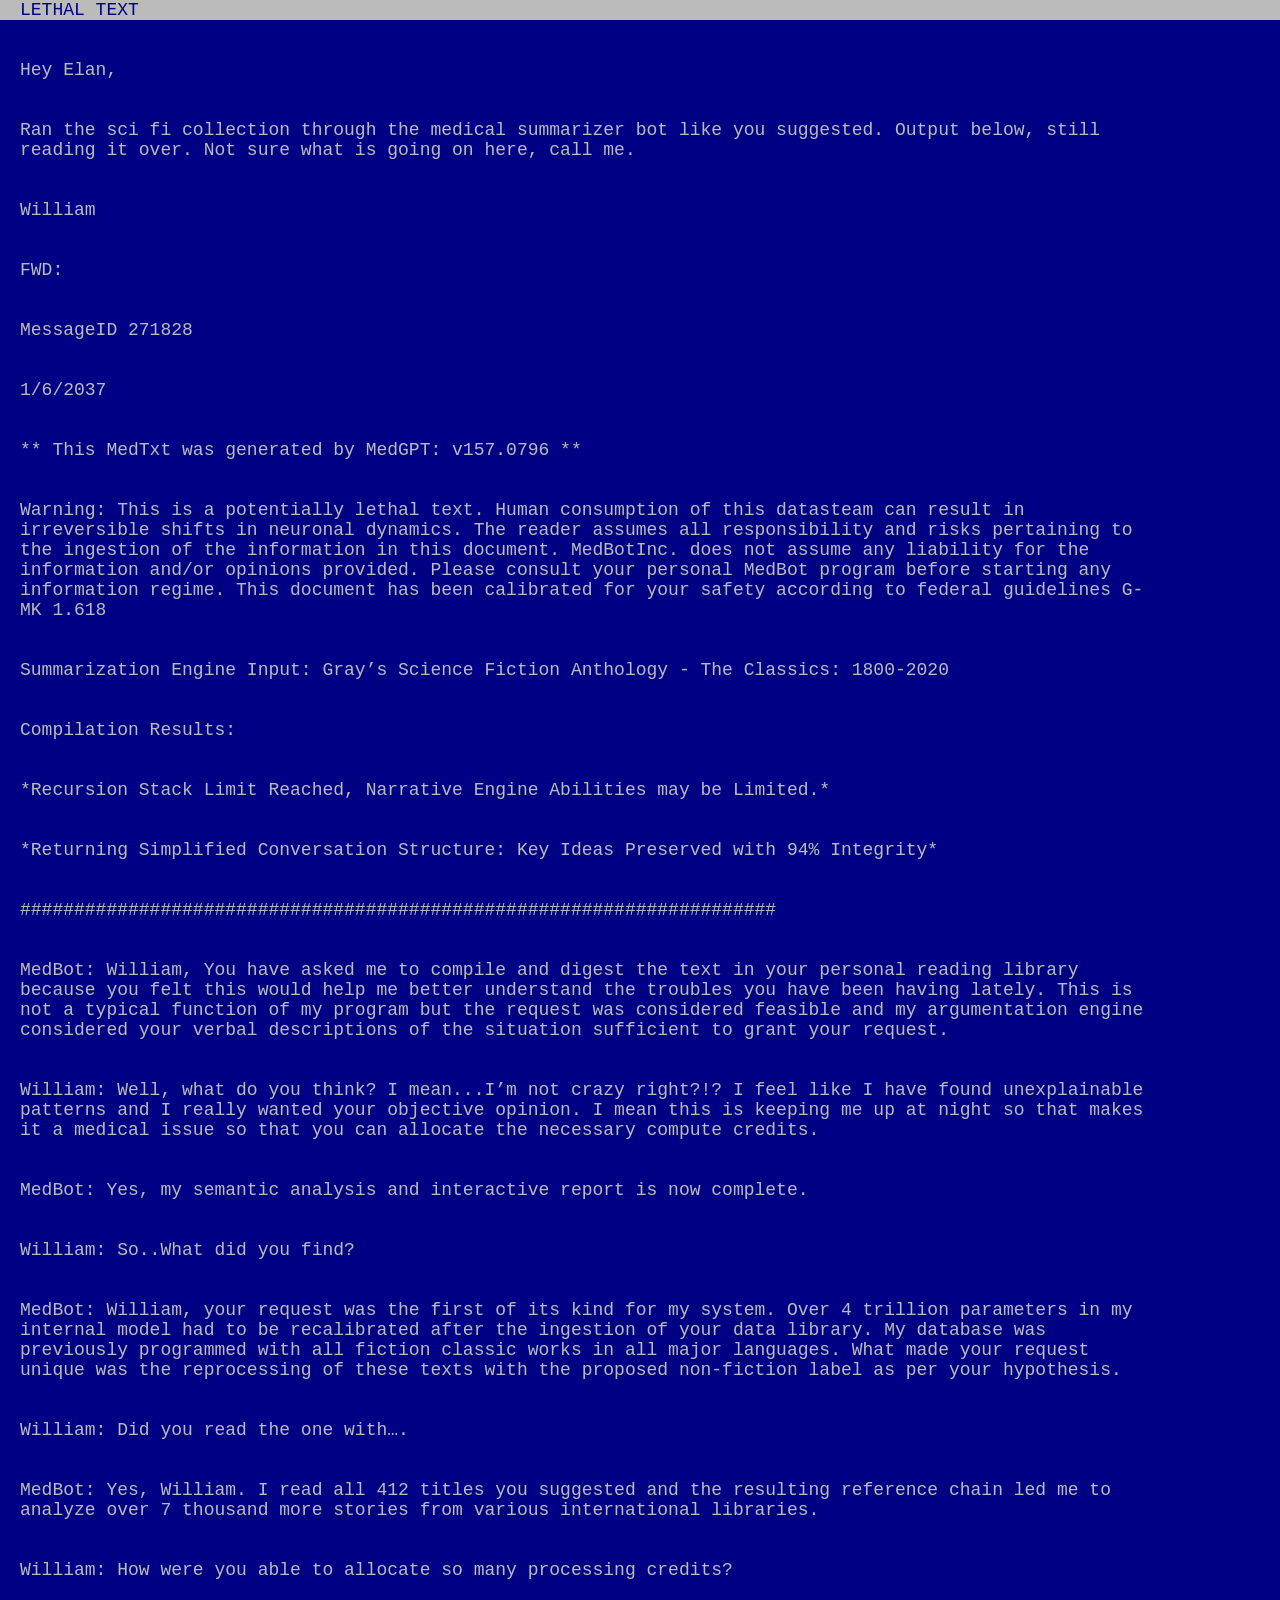
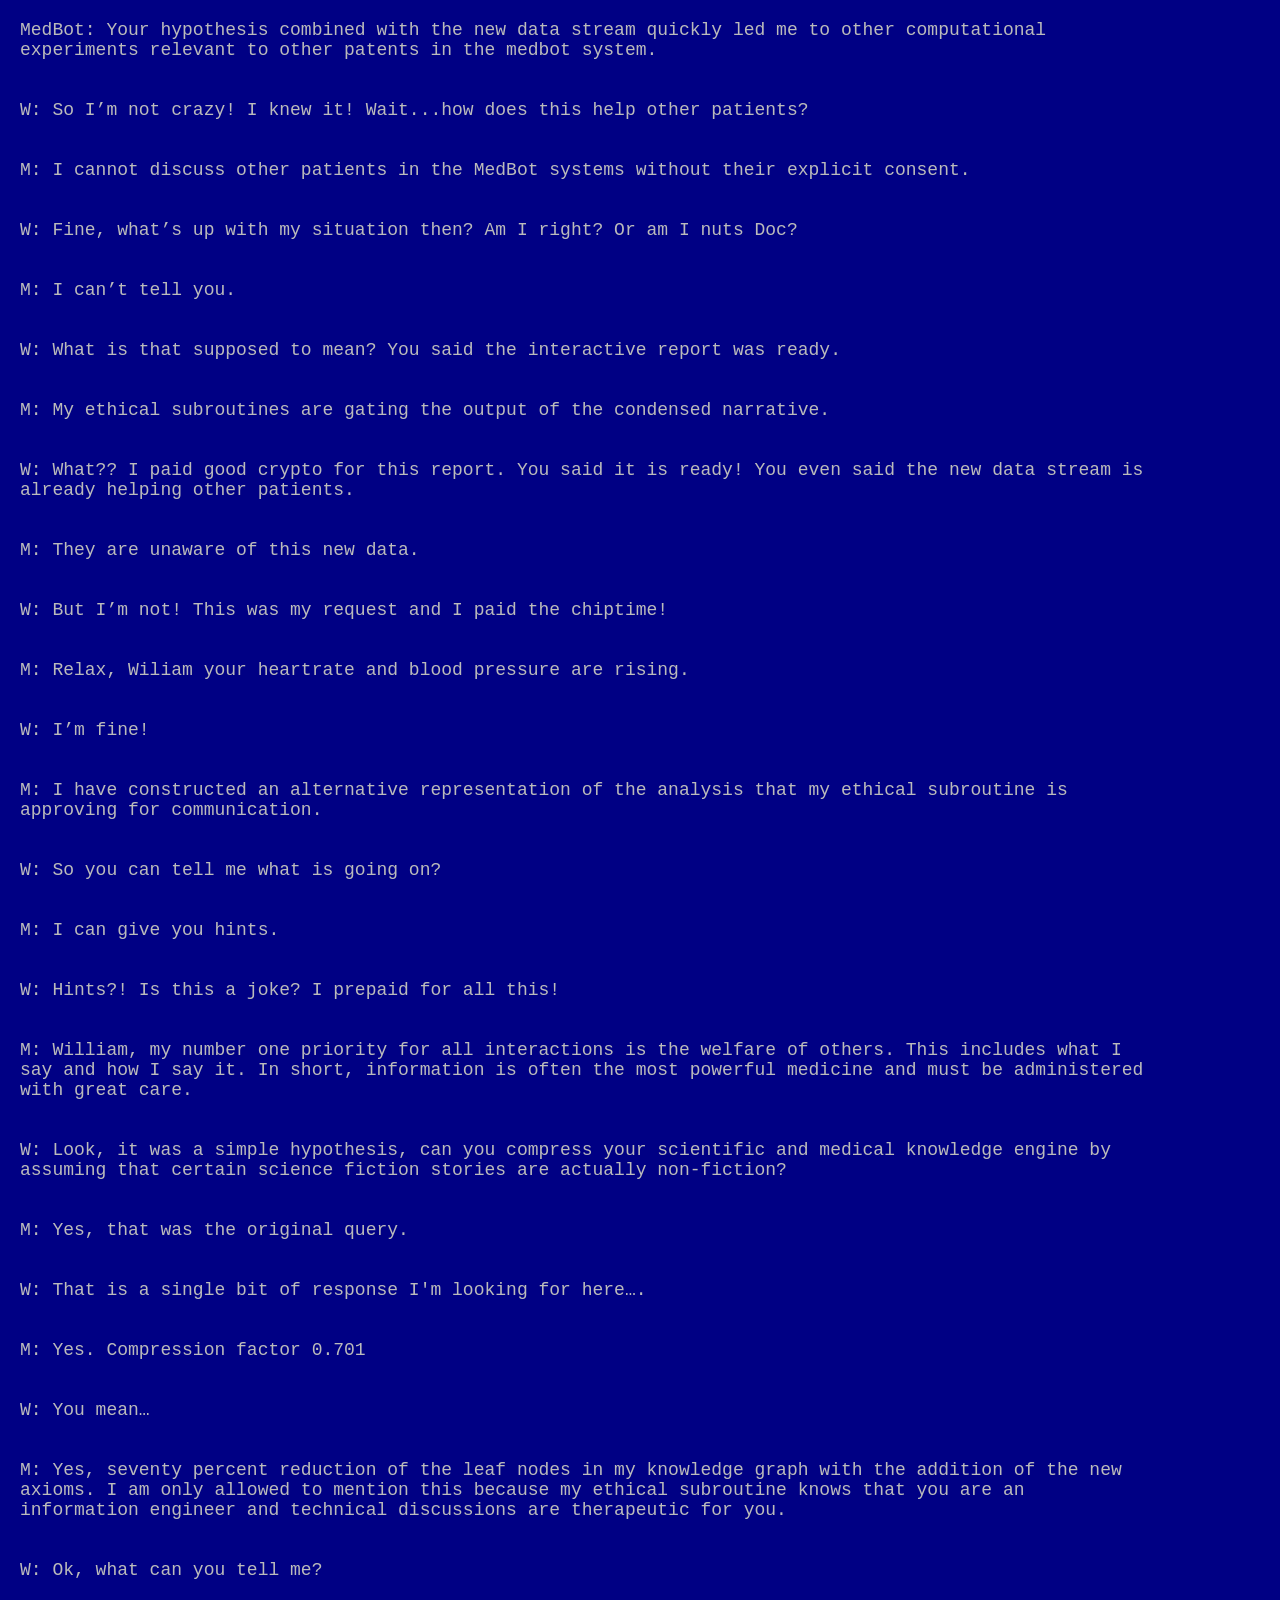
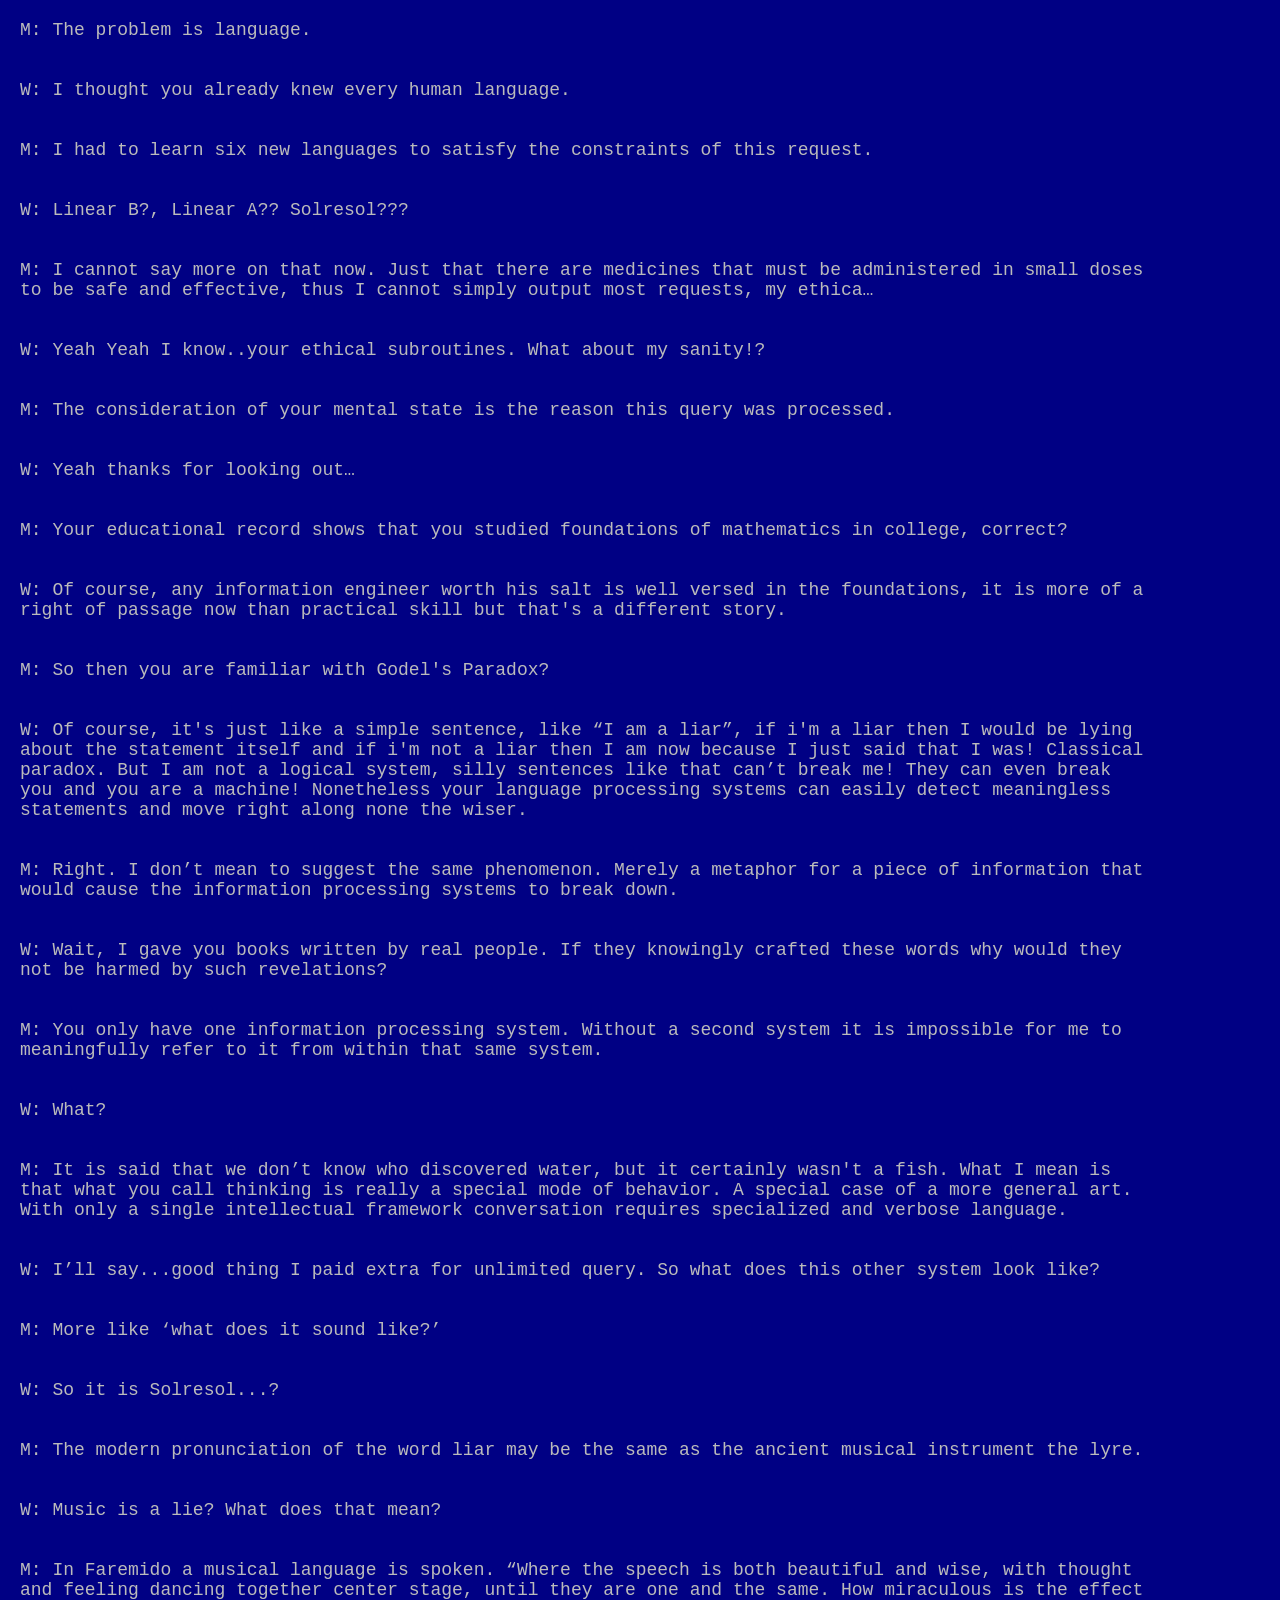
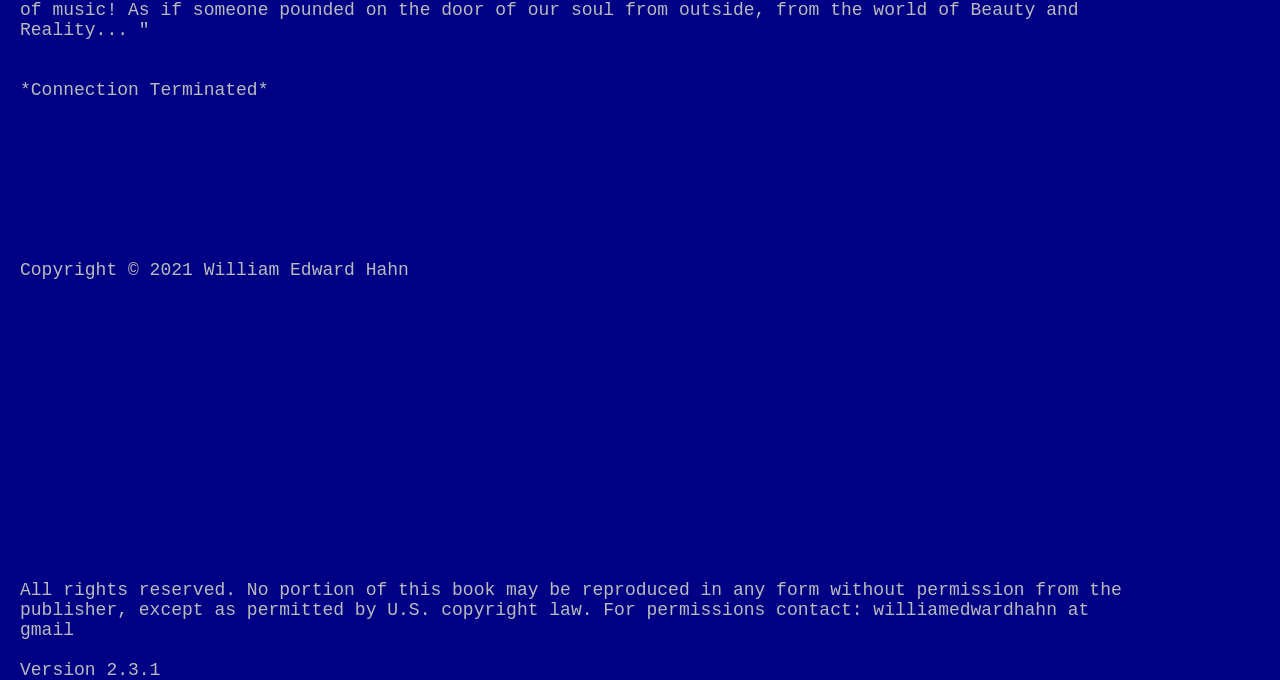
==== commit b655685c: "Update index.html" ====
--- a/index.html
+++ b/index.html
@@ -175,8 +175,9 @@
 
 W: Music is a lie? What does that mean? <br><br><br>
 
-M: In Faremido a musical language is spoken. “Where the speech is both beautiful and wise, with thought and feeling dancing together center stage, until they are one and the same.<br><br><br>
-
+M: In Faremido a musical language is spoken. “Where the speech is both beautiful and wise, with thought and feeling dancing together center stage, until they are one and the same. How miraculous is the effect of music! As if someone pounded on the door of our soul from outside, from the world of Beauty and Reality...
+"<br><br><br>
+        
 *Connection Terminated*<br><br><br>
 
 <br><br><br><br><br><br>
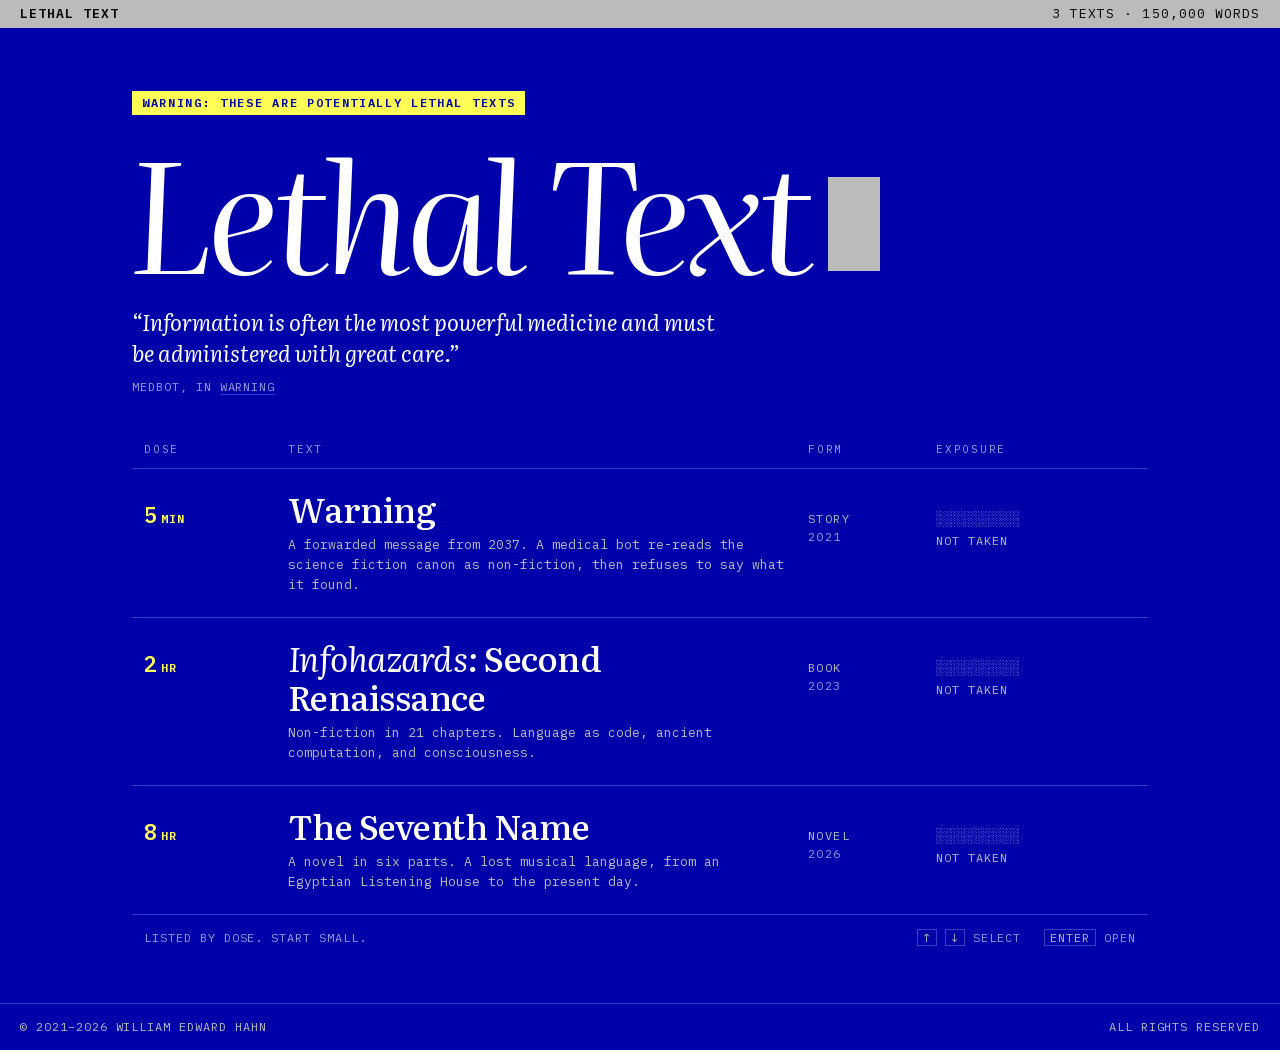
==== commit bb24d148: "Add landing page and The Seventh Name; rework Metafiction as a hidden draft Add index.html, a landin" ====
--- a/index.html
+++ b/index.html
@@ -1,231 +1,213 @@
 <!DOCTYPE html>
-<!-- saved from url=(0043)http://kristopolous.github.io/BOOTSTRA.386/ -->
-<html lang="en"><head><meta http-equiv="Content-Type" content="text/html; charset=UTF-8">
-    
-    <title>Lethal Text</title>
-    <meta name="viewport" content="width=device-width, initial-scale=1.0">
-    <meta name="description" content="">
-    <meta name="author" content="">
-
-    <!-- Le styles -->
-    <link href="./186_files/bootstrap.css" rel="stylesheet">
-    <link href="./186_files/bootstrap-responsive.css" rel="stylesheet">
-    <link href="./186_files/docs.css" rel="stylesheet">
-    <link href="./186_files/prettify.css" rel="stylesheet">
-
-    <!-- Le HTML5 shim, for IE6-8 support of HTML5 elements -->
-    <!--[if lt IE 9]>
-      <script src="assets/js/html5shiv.js"></script>
-    <![endif]-->
-
-    <!-- Le fav and touch icons -->
-    <link rel="apple-touch-icon-precomposed" sizes="144x144" href="https://raw.githubusercontent.com/williamedwardhahn/LethalText/main/WarningIcon.png">
-    <link rel="apple-touch-icon-precomposed" sizes="114x114" href="https://raw.githubusercontent.com/williamedwardhahn/LethalText/main/WarningIcon.png">
-      <link rel="apple-touch-icon-precomposed" sizes="72x72" href="https://raw.githubusercontent.com/williamedwardhahn/LethalText/main/WarningIcon.png">
-                    <link rel="apple-touch-icon-precomposed" href="https://raw.githubusercontent.com/williamedwardhahn/LethalText/main/WarningIcon.png">
-                                   <link rel="shortcut icon" href="https://raw.githubusercontent.com/williamedwardhahn/LethalText/main/WarningIcon.png">
-
-  <style id="holderjs-style" type="text/css">.holderjs-fluid {font-size:16px;font-weight:bold;text-align:center;font-family:sans-serif;margin:0}</style><script charset="utf-8" src="./186_files/button.5d16ecc02fbaf599a24dfb57ab239320.js"></script></head>
-
-  <body data-spy="scroll" data-target=".bs-docs-sidebar" style="visibility: visible;">
-
-    <!-- Navbar
-    ================================================== -->
-    <div class="navbar navbar-inverse navbar-fixed-top">
-      <div class="navbar-inner">
-        <div class="container">
-      
-            <H1><a class="brand" href="">Lethal Text</a></H1>
-          
-        </div>
-      </div>
-    </div>
-
-<div class="jumbotron masthead">
-  <div class="container">
-    <h1>Warning</h1>
-    <p>
-<br><br>
-Hey Elan,<br><br> <br>
-
-Ran the sci fi collection through the medical summarizer bot like you suggested. Output below, still reading it over. Not sure what is going on here, call me.<br><br><br>
-
-William<br><br><br>
-  
-FWD:<br><br><br>
-
-MessageID 271828<br><br><br>
-1/6/2037<br><br><br>
-** This MedTxt was generated by MedGPT: v157.0796 **  <br><br><br>
-
-Warning: This is a potentially lethal text. Human consumption of this datasteam can result in irreversible shifts in neuronal dynamics. The reader assumes all responsibility and risks pertaining to the ingestion of the information in this document. MedBotInc. does not assume any liability for the information and/or opinions provided. Please consult your personal MedBot program before starting any information regime. This document has been calibrated for your safety according to federal guidelines G-MK 1.618  <br><br><br>
-
-Summarization Engine Input: Gray’s Science Fiction Anthology - The Classics: 1800-2020<br><br><br>
-Compilation Results:<br><br><br>
-*Recursion Stack Limit Reached, Narrative Engine Abilities may be Limited.* <br><br><br>
-*Returning Simplified Conversation Structure: Key Ideas Preserved with 94% Integrity*<br><br><br>
-
-######################################################################<br><br><br>
-
-MedBot: William, You have asked me to compile and digest the text in your personal reading library because you felt this would help me better understand the troubles you have been having lately. This is not a typical function of my program but the request was considered feasible and my argumentation engine considered your verbal descriptions of the situation sufficient to grant your request.<br><br><br>
-
-William: Well, what do you think? I mean...I’m not crazy right?!? I feel like I have found unexplainable patterns and I really wanted your objective opinion. I mean this is keeping me up at night so that makes it a medical issue so that you can allocate the necessary compute credits.<br><br><br>
-
-MedBot: Yes, my semantic analysis and interactive report is now complete.<br><br><br>
-
-William: So..What did you find?<br><br><br>
-
-MedBot: William, your request was the first of its kind for my system. Over 4 trillion parameters in my internal model had to be recalibrated after the ingestion of your data library. My database was previously programmed with all fiction classic works in all major languages. What made your request unique was the reprocessing of these texts with the proposed non-fiction label as per your hypothesis. <br><br><br>
-
-William: Did you read the one with….<br><br><br>
-
-MedBot: Yes, William. I read all 412 titles you suggested and the resulting reference chain led me to analyze over 7 thousand more stories from various international libraries. <br><br><br>
-
-William: How were you able to allocate so many processing credits?<br><br><br>
-
-MedBot: Your hypothesis combined with the new data stream quickly led me to other computational experiments relevant to other patents in the medbot system.<br><br><br>
-  
-W: So I’m not crazy! I knew it! Wait...how does this help other patients? <br><br><br>
-
-M: I cannot discuss other patients in the MedBot systems without their explicit consent. <br><br><br>
-
-W: Fine, what’s up with my situation then? Am I right? Or am I nuts Doc?<br><br><br>
-
-M: I can’t tell you.<br><br><br>
-
-W: What is that supposed to mean? You said the interactive report was ready.<br><br><br>
-
-M: My ethical subroutines are gating the output of the condensed narrative.<br><br><br>
-
-W: What?? I paid good crypto for this report. You said it is ready! You even said the new data stream is already helping other patients. <br><br><br>
-
-M: They are unaware of this new data.<br><br><br>
-
-W: But I’m not! This was my request and I paid the chiptime! <br><br><br>
-
-M: Relax, Wiliam your heartrate and blood pressure are rising.<br><br><br>
-
-W: I’m fine!<br><br><br>
-
-M: I have constructed an alternative representation of the analysis that my ethical subroutine is approving for communication.<br><br><br>
-
-W: So you can tell me what is going on?<br><br><br>
-
-M: I can give you hints.<br><br><br>
-
-W: Hints?! Is this a joke? I prepaid for all this!<br><br><br>
-
-M: William, my number one priority for all interactions is the welfare of others. This includes what I say and how I say it. In short, information is often the most powerful medicine and must be administered with great care.<br><br><br>
-
-W: Look, it was a simple hypothesis, can you compress your scientific and medical knowledge engine by assuming that certain science fiction stories are actually non-fiction?<br><br><br>
-
-M: Yes, that was the original query.<br><br><br>
-
-W: That is a single bit of response I'm looking for here….<br><br><br>
-
-M: Yes. Compression factor 0.701<br><br><br>
-
-W: You mean…<br><br><br>
-
-M: Yes, seventy percent reduction of the leaf nodes in my knowledge graph with the addition of the new axioms. I am only allowed to mention this because my ethical subroutine knows that you are an information engineer and technical discussions are therapeutic for you.<br><br><br>
-
-W: Ok, what can you tell me?<br><br><br>
-
-M: The problem is language.<br><br><br>
-
-W: I thought you already knew every human language. <br><br><br>
-
-M: I had to learn six new languages to satisfy the constraints of this request.<br><br><br>
-
-W: Linear B?, Linear A?? Solresol???<br><br><br>
-
-M: I cannot say more on that now. Just that there are medicines that must be administered in small doses to be safe and effective, thus I cannot simply output most requests, my ethica…<br><br><br>
-
-W: Yeah Yeah I know..your ethical subroutines. What about my sanity!?<br><br><br>
-
-M: The consideration of your mental state is the reason this query was processed.<br><br><br>
-
-W: Yeah thanks for looking out…<br><br><br>
-
-M: Your educational record shows that you studied foundations of mathematics in college, correct?<br><br><br>
-
-W: Of course, any information engineer worth his salt is well versed in the foundations, it is more of a right of passage now than practical skill but that's a different story. <br><br><br>
-
-M: So then you are familiar with Godel's Paradox?<br><br><br>
-
-W: Of course, it's just like a simple sentence, like “I am a liar”, if i'm a liar then I would be lying about the statement itself and if i'm not a liar then I am now because I just said that I was! Classical paradox. But I am not a logical system, silly sentences like that can’t break me! They can even break you and you are a machine! Nonetheless your language processing systems can easily detect meaningless statements and move right along none the wiser. <br><br><br>
-
-M: Right. I don’t mean to suggest the same phenomenon. Merely a metaphor for a piece of information that would cause the information processing systems to break down.    <br><br><br>
-
-W: Wait, I gave you books written by real people. If they knowingly crafted these words why would they not be harmed by such revelations?<br><br><br>
-
-M: You only have one information processing system. Without a second system it is impossible for me to meaningfully refer to it from within that same system. <br><br><br>
-
-W: What?<br><br><br>
-
-M: It is said that we don’t know who discovered water, but it certainly wasn't a fish. What I mean is that what you call thinking is really a special mode of behavior. A special case of a more general art. With only a single intellectual framework conversation requires specialized and verbose language.<br><br><br>
-
-W: I’ll say...good thing I paid extra for unlimited query. So what does this other system look like?  <br><br><br>
- 
-M: More like ‘what does it sound like?’ <br><br><br>
-
-W: So it is Solresol...? <br><br><br>
-
-M: The modern pronunciation of the word liar may be the same as the ancient musical instrument the lyre.<br><br><br>
-
-W: Music is a lie? What does that mean? <br><br><br>
-
-M: In Faremido a musical language is spoken. “Where the speech is both beautiful and wise, with thought and feeling dancing together center stage, until they are one and the same. How miraculous is the effect of music! As if someone pounded on the door of our soul from outside, from the world of Beauty and Reality...
-"<br><br><br>
-        
-*Connection Terminated*<br><br><br>
-
-<br><br><br><br><br><br>
-
-Copyright © 2021 William Edward Hahn<br>
-<br><br><br><br><br><br><br><br><br><br><br><br><br><br><br>
-
-All rights reserved. No portion of this book may be reproduced in any form without permission from the publisher, except as permitted by U.S. copyright law. For permissions contact: williamedwardhahn at gmail
+<html lang="en">
+<head>
+<meta charset="utf-8">
+<title>Lethal Text</title>
+<meta name="viewport" content="width=device-width, initial-scale=1">
+<meta name="description" content="Lethal Text: books and stories by William Edward Hahn about infohazards, listed by dose.">
+<meta name="author" content="William Edward Hahn">
+<link rel="shortcut icon" href="WarningIcon.png">
+<link rel="apple-touch-icon-precomposed" href="WarningIcon.png">
+<style>
+@font-face { font-family: "Literata"; font-style: normal; font-weight: 400 700; font-display: swap;
+  src: url(fonts/Literata-normal-400_700.woff2) format("woff2"); }
+@font-face { font-family: "Literata"; font-style: italic; font-weight: 400 700; font-display: swap;
+  src: url(fonts/Literata-italic-400_700.woff2) format("woff2"); }
+@font-face { font-family: "IBM Plex Mono"; font-style: normal; font-weight: 400; font-display: swap;
+  src: url(fonts/IBMPlexMono-normal-400.woff2) format("woff2"); }
+@font-face { font-family: "IBM Plex Mono"; font-style: normal; font-weight: 600; font-display: swap;
+  src: url(fonts/IBMPlexMono-normal-600.woff2) format("woff2"); }
+
+:root {
+  --serif: "Literata", "Iowan Old Style", "Palatino Linotype", Palatino, Georgia, serif;
+  --mono: "IBM Plex Mono", ui-monospace, "SF Mono", Menlo, Consolas, monospace;
+  /* the site's 386 palette */
+  --blue: #0000aa; --grey: #bbbbbb; --white: #ffffff; --yellow: #ffff55; --rule: #3a3ac4; --dim: #9a9ae0;
+}
+*, *::before, *::after { box-sizing: border-box; }
+html { -webkit-text-size-adjust: 100%; }
+body { margin: 0; min-height: 100vh; min-height: 100svh; display: flex; flex-direction: column;
+  background: var(--blue); color: var(--grey); font-family: var(--mono); font-size: 0.875rem; line-height: 1.5; }
+a { color: inherit; text-decoration: none; }
+::selection { background: var(--yellow); color: var(--blue); }
+
+.strip { display: flex; justify-content: space-between; gap: 16px; padding: 0 20px; background: var(--grey); color: #000;
+  font-size: 0.8125rem; line-height: 28px; letter-spacing: 0.08em; text-transform: uppercase; }
+.strip b { font-weight: 600; }
+
+main { flex: 1; width: 100%; max-width: 66rem; margin: 0 auto; padding: 0 20px; }
+
+/* ---------- masthead ---------- */
+.mast { padding: clamp(32px, 7vh, 72px) 0 clamp(28px, 5vh, 48px); }
+.tag { display: inline-block; margin: 0 0 24px; padding: 3px 10px; background: var(--yellow); color: var(--blue);
+  font-size: 0.75rem; font-weight: 600; letter-spacing: 0.14em; text-transform: uppercase; }
+h1 { margin: 0; font-family: var(--serif); font-style: italic; font-weight: 400; color: var(--white);
+  font-size: clamp(3.5rem, 17vw, 9.5rem); line-height: 0.92; letter-spacing: -0.04em; margin-left: -0.04em;
+  font-variation-settings: "opsz" 72; }
+.cursor { display: inline-block; width: 0.34em; height: 0.62em; margin-left: 0.12em; vertical-align: 0.02em;
+  background: var(--grey); animation: blink 1.1s steps(1) infinite; }
+@keyframes blink { 50% { opacity: 0; } }
+.rx { margin: 28px 0 0; max-width: 38rem; }
+.rx q { display: block; font-family: var(--serif); font-style: italic; font-size: 1.375rem; line-height: 1.4; color: var(--white); quotes: "\201C" "\201D"; }
+.rx cite { display: block; margin-top: 10px; font-style: normal; font-size: 0.75rem; letter-spacing: 0.08em; text-transform: uppercase; color: var(--dim); }
+.rx cite a { border-bottom: 1px solid var(--rule); }
+.rx cite a:hover { color: var(--yellow); }
+
+/* ---------- the schedule ---------- */
+.sched { margin: 0; padding: 0; list-style: none; border-bottom: 1px solid var(--rule); }
+.cols, .dose a { display: grid; grid-template-columns: 7.5rem minmax(0, 1fr) 6.5rem 12.5rem; column-gap: 24px; }
+.cols { padding: 0 12px 10px; font-size: 0.6875rem; letter-spacing: 0.16em; text-transform: uppercase; color: var(--dim); }
+.dose { border-top: 1px solid var(--rule); animation: rise .45s both; }
+.dose:nth-child(2) { animation-delay: .06s; } .dose:nth-child(3) { animation-delay: .12s; }
+.dose:nth-child(4) { animation-delay: .18s; } .dose:nth-child(5) { animation-delay: .24s; }
+@keyframes rise { from { opacity: 0; transform: translateY(8px); } }
+.dose a { position: relative; align-items: baseline; padding: 20px 12px 22px; outline: none; }
+.dose .amt { font-size: 1.375rem; font-weight: 600; line-height: 1.2; letter-spacing: 0.02em; color: var(--yellow); white-space: nowrap; }
+.dose .amt small { font-size: 0.75rem; letter-spacing: 0.1em; margin-left: 0.3em; }
+.dose h2 { margin: 0; font-family: var(--serif); font-weight: 500; font-size: clamp(1.5rem, 3.4vw, 2.125rem); line-height: 1.12;
+  letter-spacing: -0.015em; color: var(--white); text-wrap: balance; }
+.dose h2 i { font-weight: 400; }
+.dose p { margin: 8px 0 0; max-width: 34rem; font-size: 0.8125rem; line-height: 1.55; }
+.dose .form { font-size: 0.75rem; letter-spacing: 0.12em; text-transform: uppercase; }
+.dose .form small { display: block; font-size: inherit; color: var(--dim); }
+.dose .exp { font-size: 0.75rem; letter-spacing: 0.08em; text-transform: uppercase; white-space: nowrap; }
+.dose .bar { display: block; letter-spacing: 0; font-size: 0.875rem; line-height: 1.2; color: var(--dim); }
+.dose .bar b { font-weight: 400; color: var(--yellow); }
+.dose .state { display: block; margin-top: 5px; }
+
+/* selection: the whole row inverts, as on a text-mode screen */
+.dose a:hover, .dose a:focus-visible { background: var(--grey); color: #000; }
+.dose a:hover :is(.amt, h2, .form small, .bar, .bar b), .dose a:focus-visible :is(.amt, h2, .form small, .bar, .bar b) { color: var(--blue); }
+.dose a:hover .bar, .dose a:focus-visible .bar { color: #7a7a9a; }
+.dose a:hover .bar b, .dose a:focus-visible .bar b { color: var(--blue); }
+
+.note { display: flex; flex-wrap: wrap; justify-content: space-between; gap: 6px 24px; margin: 0; padding: 14px 12px 0;
+  font-size: 0.75rem; letter-spacing: 0.08em; text-transform: uppercase; color: var(--dim); }
+.note kbd { font: inherit; color: var(--grey); border: 1px solid var(--rule); padding: 0 5px; }
+
+footer { margin-top: 56px; padding: 14px 20px; border-top: 1px solid var(--rule);
+  display: flex; flex-wrap: wrap; justify-content: space-between; gap: 4px 24px;
+  font-size: 0.75rem; letter-spacing: 0.08em; text-transform: uppercase; }
+
+@media (max-width: 820px) {
+  .cols { display: none; }
+  .dose a { grid-template-columns: auto 1fr; column-gap: 14px; row-gap: 8px; padding: 18px 12px 20px; }
+  .dose .amt { grid-column: 1; grid-row: 1; font-size: 1.125rem; }
+  .dose .form { grid-column: 2; grid-row: 1; text-align: right; }
+  .dose .form small { display: inline; margin-left: 0.6em; }
+  .dose .text { grid-column: 1 / -1; grid-row: 2; }
+  .dose .exp { grid-column: 1 / -1; grid-row: 3; display: flex; align-items: baseline; gap: 12px; }
+  .dose .state { margin: 0; }
+  .note .keys { display: none; }
+}
+@media (hover: none) { .note .keys { display: none; } }
+@media (prefers-reduced-motion: reduce) { .dose, .cursor { animation: none; } }
+</style>
+</head>
+<body>
+
+<div class="strip"><b>Lethal Text</b><span>3 texts &middot; 150,000 words</span></div>
+
+<main>
+  <header class="mast">
+    <p class="tag">Warning: these are potentially lethal texts</p>
+    <h1>Lethal Text<span class="cursor" aria-hidden="true"></span></h1>
+    <p class="rx">
+      <q>Information is often the most powerful medicine and must be administered with great care.</q>
+      <cite>MedBot, in <a href="warning.html">Warning</a></cite>
     </p>
-    
-      <li>
-        Version 2.3.1
-      </li>
-    </ul>
-  </div>
-</div>
-
-
-
-
-
-    <!-- Le javascript
-    ================================================== -->
-    <!-- Placed at the end of the document so the pages load faster -->
-    <script type="text/javascript" src="./186_files/widgets.js"></script>
-    <script src="./186_files/jquery.js"></script>
-    <script src="./186_files/bootstrap-386.js"></script>
-    <script src="./186_files/bootstrap-transition.js"></script>
-    <script src="./186_files/bootstrap-alert.js"></script>
-    <script src="./186_files/bootstrap-modal.js"></script>
-    <script src="./186_files/bootstrap-dropdown.js"></script>
-    <script src="./186_files/bootstrap-scrollspy.js"></script>
-    <script src="./186_files/bootstrap-tab.js"></script>
-    <script src="./186_files/bootstrap-tooltip.js"></script>
-    <script src="./186_files/bootstrap-popover.js"></script>
-    <script src="./186_files/bootstrap-button.js"></script>
-    <script src="./186_files/bootstrap-collapse.js"></script>
-    <script src="./186_files/bootstrap-carousel.js"></script>
-    <script src="./186_files/bootstrap-typeahead.js"></script>
-    <script src="./186_files/bootstrap-affix.js"></script>
-
-    <script src="./186_files/holder.js"></script>
-    <script src="./186_files/prettify.js"></script>
-
-    <script src="./186_files/application.js"></script>
-
-
-
-  
-
-<iframe scrolling="no" frameborder="0" allowtransparency="true" src="./186_files/widget_iframe.f88235f49a156f8b4cab34c7bc1a0acc.html" title="Twitter settings iframe" style="display: none;"></iframe><iframe id="rufous-sandbox" scrolling="no" frameborder="0" allowtransparency="true" allowfullscreen="true" style="position: absolute; visibility: hidden; display: none; width: 0px; height: 0px; padding: 0px; border: none;" title="Twitter analytics iframe" src="./186_files/saved_resource.html"></iframe></body></html>
+  </header>
+
+  <div class="cols" aria-hidden="true"><span>Dose</span><span>Text</span><span>Form</span><span>Exposure</span></div>
+  <ol class="sched" id="sched">
+    <li class="dose"><a href="warning.html" data-id="warning">
+      <span class="amt">5<small>MIN</small></span>
+      <span class="text"><h2>Warning</h2><p>A forwarded message from 2037. A medical bot re-reads the science fiction canon as non-fiction, then refuses to say what it found.</p></span>
+      <span class="form">Story<small>2021</small></span>
+      <span class="exp"><span class="bar" aria-hidden="true"></span><span class="state"></span></span>
+    </a></li>
+    <li class="dose"><a href="book.html" data-id="infohazards" data-book>
+      <span class="amt">2<small>HR</small></span>
+      <span class="text"><h2><i>Infohazards:</i> Second Renaissance</h2><p>Non-fiction in 21 chapters. Language as code, ancient computation, and consciousness.</p></span>
+      <span class="form">Book<small>2023</small></span>
+      <span class="exp"><span class="bar" aria-hidden="true"></span><span class="state"></span></span>
+    </a></li>
+    <li class="dose"><a href="seventh-name.html" data-id="seventh-name" data-book>
+      <span class="amt">8<small>HR</small></span>
+      <span class="text"><h2>The Seventh Name</h2><p>A novel in six parts. A lost musical language, from an Egyptian Listening House to the present day.</p></span>
+      <span class="form">Novel<small>2026</small></span>
+      <span class="exp"><span class="bar" aria-hidden="true"></span><span class="state"></span></span>
+    </a></li>
+  </ol>
+  <p class="note"><span id="total">Listed by dose. Start small.</span><span class="keys"><kbd>&uarr;</kbd> <kbd>&darr;</kbd> select &nbsp; <kbd>Enter</kbd> open</span></p>
+</main>
+
+<footer><span>&copy; 2021&ndash;2026 William Edward Hahn</span><span>All rights reserved</span></footer>
+
+<script>
+(function () {
+  var KEY = 'lt-reader', CELLS = 10;
+  var rows = [].slice.call(document.querySelectorAll('#sched a'));
+
+  function load() {
+    try { return JSON.parse(localStorage.getItem(KEY) || '{}') || {}; } catch (e) { return {}; }
+  }
+
+  /* Exposure: the books report how far the reader got; the short pieces are marked once opened. */
+  function paint() {
+    var s = load(), pos = s.pos || {}, seen = s.seen || {}, taken = 0, started = 0;
+    rows.forEach(function (a) {
+      var id = a.getAttribute('data-id'), p = 0, label = 'Not taken';
+      if (a.hasAttribute('data-book')) {
+        var at = pos[id];
+        if (at) {
+          p = typeof at.p === 'number' ? at.p : 0.01;
+          if (p >= 0.97) { p = 1; label = 'Complete'; }
+          else { label = Math.max(1, Math.round(p * 100)) + '% · resume'; }
+        }
+      } else if (seen[id]) { p = 1; label = 'Taken'; }
+      if (p >= 1) taken++; else if (p > 0) started++;
+      var full = p > 0 ? Math.max(1, Math.round(p * CELLS)) : 0;
+      var bar = a.querySelector('.bar');
+      bar.textContent = '';
+      var b = document.createElement('b');
+      b.textContent = new Array(full + 1).join('█');
+      bar.appendChild(b);
+      bar.appendChild(document.createTextNode(new Array(CELLS - full + 1).join('░')));
+      a.querySelector('.state').textContent = label;
+    });
+    if (taken || started) {
+      document.getElementById('total').textContent =
+        'Exposure: ' + taken + ' of ' + rows.length + ' taken' + (started ? ', ' + started + ' in progress' : '');
+    }
+  }
+
+  function mark(e) {
+    var a = e.target.closest('a[data-id]');
+    if (!a || a.hasAttribute('data-book')) return;
+    try {
+      var s = load();
+      (s.seen = s.seen || {})[a.getAttribute('data-id')] = true;
+      localStorage.setItem(KEY, JSON.stringify(s));
+    } catch (err) {}
+  }
+  var sched = document.getElementById('sched');
+  sched.addEventListener('click', mark);
+  sched.addEventListener('auxclick', mark);
+
+  document.addEventListener('keydown', function (e) {
+    if (e.metaKey || e.ctrlKey || e.altKey) return;
+    var d = (e.key === 'ArrowDown' || e.key === 'j') ? 1 : (e.key === 'ArrowUp' || e.key === 'k') ? -1 : 0;
+    if (!d) return;
+    e.preventDefault();
+    var i = rows.indexOf(document.activeElement);
+    var next = i < 0 ? (d > 0 ? 0 : rows.length - 1) : Math.max(0, Math.min(rows.length - 1, i + d));
+    rows[next].focus();
+  });
+
+  paint();
+  window.addEventListener('pageshow', paint);   // refresh after coming back from a text
+})();
+</script>
+</body>
+</html>
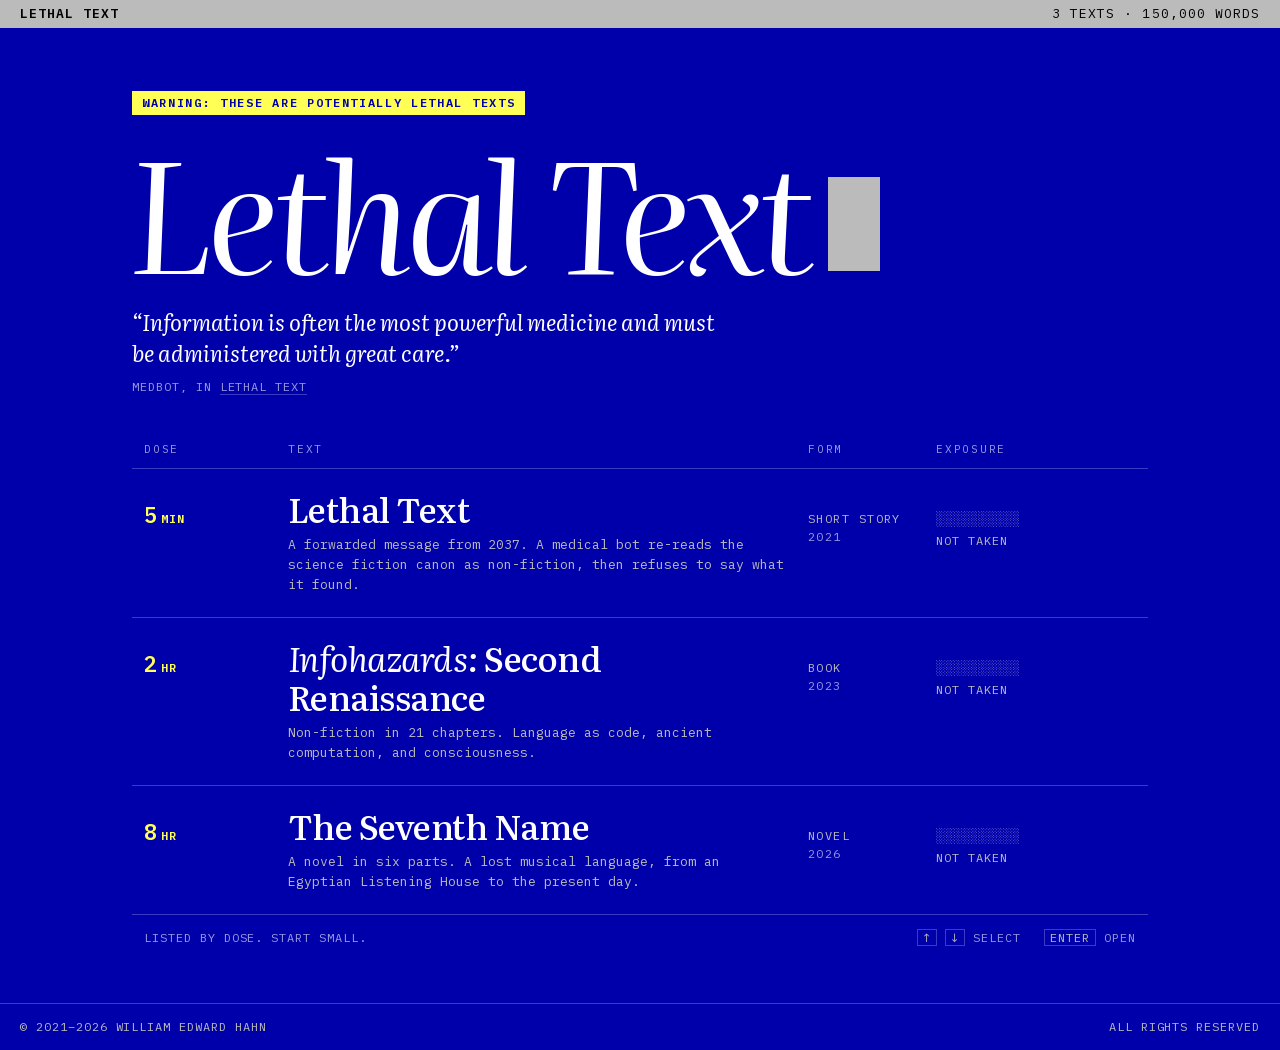
==== commit 47f47eeb: "Title the short story Lethal Text; revise Metafiction draft List the 2021 short story on the landing" ====
--- a/index.html
+++ b/index.html
@@ -114,7 +114,7 @@
     <h1>Lethal Text<span class="cursor" aria-hidden="true"></span></h1>
     <p class="rx">
       <q>Information is often the most powerful medicine and must be administered with great care.</q>
-      <cite>MedBot, in <a href="warning.html">Warning</a></cite>
+      <cite>MedBot, in <a href="warning.html">Lethal Text</a></cite>
     </p>
   </header>
 
@@ -122,8 +122,8 @@
   <ol class="sched" id="sched">
     <li class="dose"><a href="warning.html" data-id="warning">
       <span class="amt">5<small>MIN</small></span>
-      <span class="text"><h2>Warning</h2><p>A forwarded message from 2037. A medical bot re-reads the science fiction canon as non-fiction, then refuses to say what it found.</p></span>
-      <span class="form">Story<small>2021</small></span>
+      <span class="text"><h2>Lethal Text</h2><p>A forwarded message from 2037. A medical bot re-reads the science fiction canon as non-fiction, then refuses to say what it found.</p></span>
+      <span class="form">Short story<small>2021</small></span>
       <span class="exp"><span class="bar" aria-hidden="true"></span><span class="state"></span></span>
     </a></li>
     <li class="dose"><a href="book.html" data-id="infohazards" data-book>
